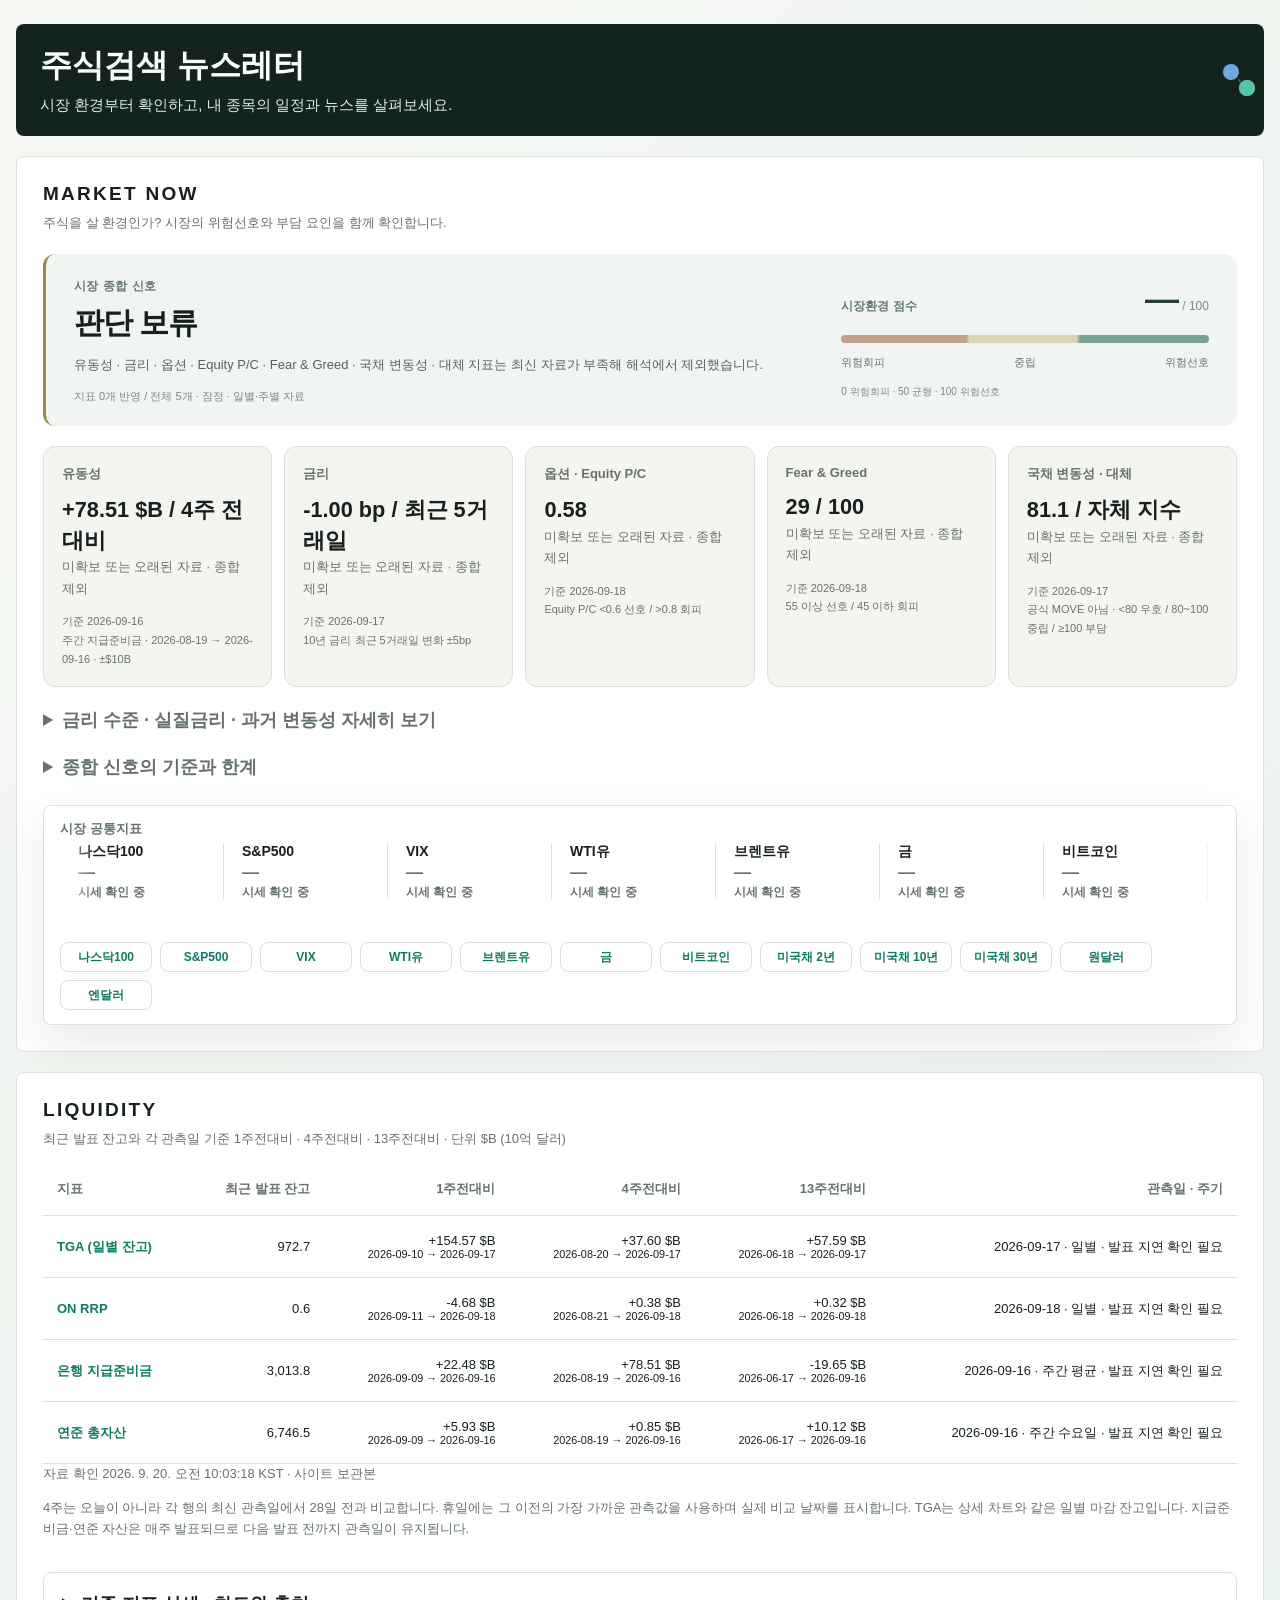
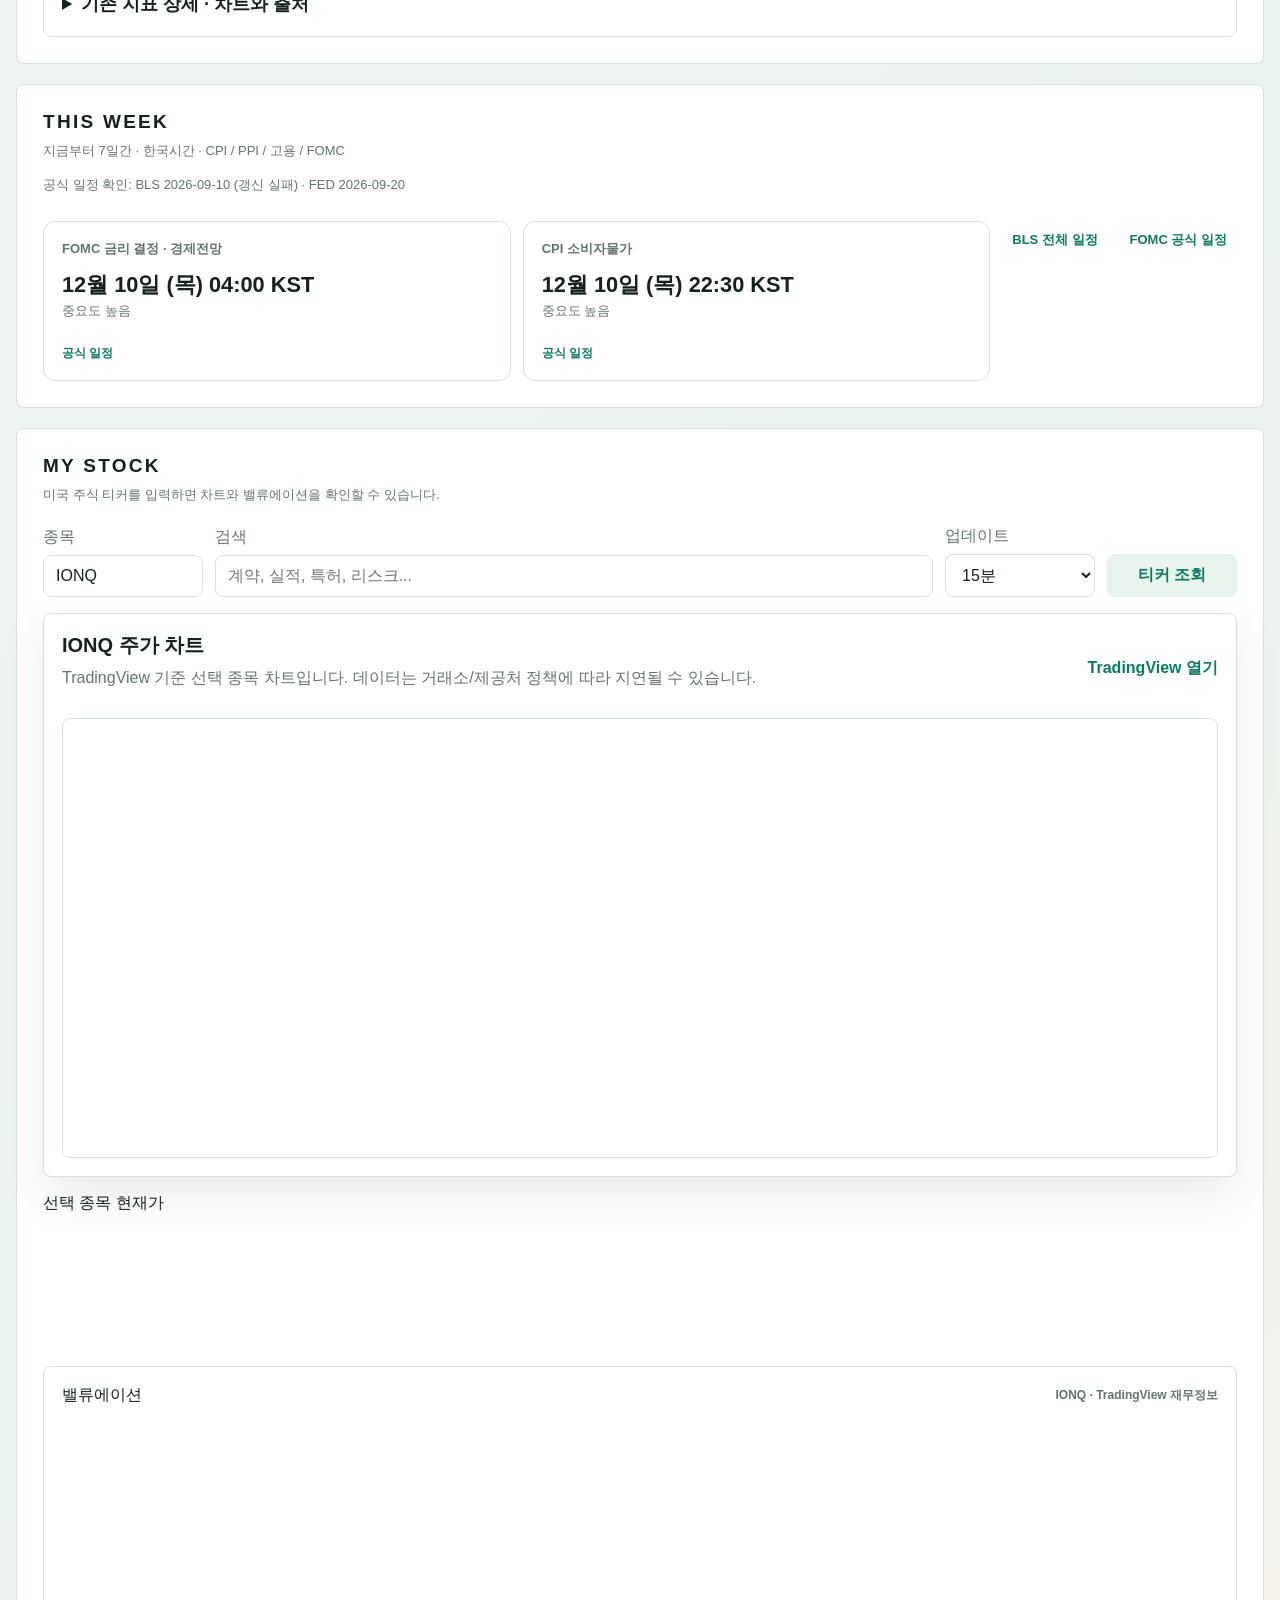
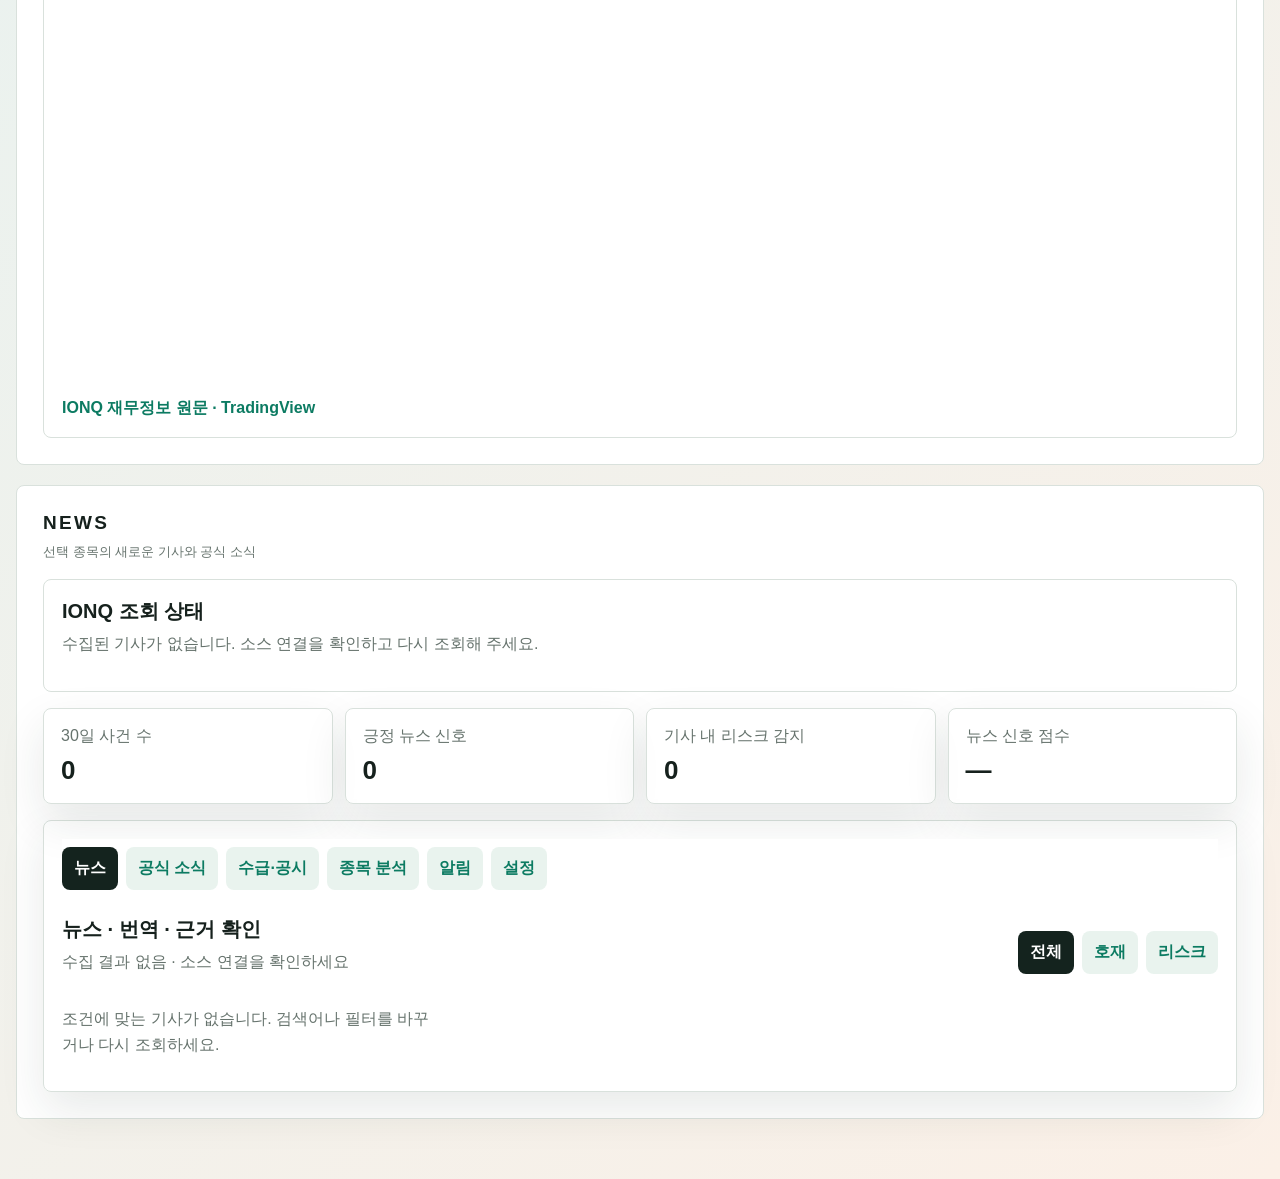
==== index.html @ 64cababb "Add VIX and SKEW to option sentiment" ====
<!doctype html>
<html lang="ko">
<head>
  <meta charset="utf-8">
  <meta name="viewport" content="width=device-width,initial-scale=1">
  <title>주식검색 뉴스레터</title>
  <link rel="stylesheet" href="./styles.css?v=20260913-narrative">
  <link rel="stylesheet" href="./market-live-tape.css?v=20260920-unified">
  <style>
    .tga-indicator{grid-column:1/span 4;grid-row:3}
    .liquidity-pairs{display:grid;grid-template-columns:1fr;gap:16px}
    .liquidity-pair{padding:12px;border:1px solid var(--line);border-radius:8px;background:#fff}
    .liquidity-pair>span{display:block;margin-bottom:8px;color:var(--muted);font-size:12px;font-weight:800}
    .option-sentiment-indicator{grid-column:1/span 4;grid-row:2;min-height:auto}
    .option-sentiment-grid{display:grid;grid-template-columns:repeat(4,minmax(0,1fr));gap:10px;margin-top:12px}
    .option-sentiment-grid>div{padding:12px;border:1px solid var(--line);border-radius:8px;background:#f8fbf9}
    .option-sentiment-grid span,.option-sentiment-grid small{display:block;color:var(--muted);font-size:12px;font-weight:800}
    .option-sentiment-grid strong{display:block;margin:8px 0 5px;font-size:clamp(20px,2vw,30px)}
    .option-sentiment-grid strong.positive{color:var(--green)}.option-sentiment-grid strong.negative{color:#b33a24}.option-sentiment-grid strong.caution{color:#a5641d}
    .option-sentiment-note{margin:12px 0 0!important;font-size:13px!important;line-height:1.5}
    .move-scale{overflow:visible}.move-scale:after{border-radius:14px}.move-scale span{z-index:3}
    @media(max-width:1100px){.tga-indicator{grid-column:span 2}.tga-indicator,.option-sentiment-indicator{grid-row:auto}}
    @media(max-width:800px){.option-sentiment-grid{grid-template-columns:repeat(2,minmax(0,1fr))}}
    @media(max-width:650px){.tga-indicator,.option-sentiment-indicator{grid-column:auto}.liquidity-pairs,.option-sentiment-grid{grid-template-columns:1fr}}
  </style>
</head>
<body>
  <main class="shell">
    <section class="hero">
      <div>
        <h1>주식검색 뉴스레터</h1>
        <p class="lead">관심 종목의 새 소식과 뉴스 신호를 먼저 확인하고, 시장 지표를 함께 살펴보세요.</p>
      </div>
      <div class="orbital" aria-hidden="true"><span></span><span></span><span></span></div>
    </section>

    <section class="market-overview market-strip" aria-label="시장 공통지표">
      <article class="market-card market-tape-card"><span>시장 공통지표</span><div id="marketTapeWidget" class="market-widget tradingview-widget-container"></div><nav id="marketQuickLinks" class="market-widget-links" aria-label="주요 시장지표 바로가기"></nav></article>
    </section>

    <section class="risk-indicators" aria-label="시장 리스크 지표">
      <article class="risk-indicator move-indicator source" id="moveIndicator">
        <div class="risk-head"><span>미국 국채 금리 변동성</span><div><a href="https://www.ice.com/market-data/indices" target="_blank" rel="noreferrer">ICE 원본</a> <a href="https://fred.stlouisfed.org/series/DGS10" target="_blank" rel="noreferrer">FRED 데이터</a></div></div>
        <div class="move-dashboard">
          <div class="move-reading"><span>미 국채 변동성 대체지표</span><strong id="moveValue">불러오는 중</strong><b id="moveState">변동성 분석 중</b><small id="moveAsOf">금리 수준과 별도 측정</small></div>
          <div class="move-thermometer" aria-label="MOVE 시장 스트레스 온도계"><div class="move-scale"><div class="move-level" id="moveLevel"></div><span>안정</span><span>주의</span><span>높음</span><span>스트레스</span></div></div>
          <div class="move-trend"><div class="move-stats"><span id="movePercentile">1년 백분위 계산 중</span><span id="moveAverage">20일 평균 계산 중</span></div><div id="moveChart" class="move-chart" aria-label="MOVE 최근 3개월 추세 그래프"></div></div>
        </div>
        <details class="method-note"><summary>공식 MOVE와 산출 방식의 차이</summary><p>FRED 2·5·10·30년 금리의 일간 변화(bp)에 대해 최근 21개 변화값의 표준편차를 연율화(√252)하고, 네 만기의 평균에 1.1255를 곱해 55~180 범위로 제한합니다. 옵션 가격 기반 공식 ICE MOVE와 다른 자체 계산값입니다. 연결 실패 시 저장된 시계열은 산출 방식 미확인으로 별도 표시합니다. 구간 판정은 참고용입니다.</p></details><small id="moveExplanation" class="move-explanation">금리 수준과 변동성은 별개입니다. 이 지표가 낮아도 국채 금리 자체가 높으면 성장주와 장기채의 할인율 부담은 지속될 수 있습니다.</small>
      </article>
      <article class="risk-indicator fear-greed-indicator source" id="fearGreedIndicator">
        <div class="risk-head"><span>투자심리</span><a href="https://www.cnn.com/markets/fear-and-greed" target="_blank" rel="noreferrer">CNN</a></div>
        <div class="fear-greed-intro"><strong>Fear &amp; Greed Index</strong><span>지금 시장을 움직이는 감정</span></div>
        <div class="fear-greed-gauge-wrap"><div id="fearGreedChart" class="fear-greed-chart" aria-label="CNN Fear and Greed Index 현재 게이지"></div><strong id="fearGreedValue" class="fear-greed-number">--</strong></div>
        <div class="fear-greed-status"><b id="fearGreedRating">CNN 지수</b><span id="fearGreedAsOf">최신 데이터 확인 중</span></div>
        <small id="fearGreedNote">주가 모멘텀, 변동성, 옵션, 안전자산 수요 등을 합친 시장 심리 지표</small>
      </article>
      <article class="risk-indicator option-sentiment-indicator source" id="putCallIndicator">
        <div class="risk-head"><span>옵션 센티먼트</span><a href="https://www.cboe.com/us/options/market_statistics/daily/" target="_blank" rel="noreferrer">Cboe</a></div>
        <div class="option-sentiment-grid">
          <div><span>Equity P/C</span><strong id="equityPcValue">불러오는 중</strong><small id="equityPcReading">개별주식 심리</small></div>
          <div><span>Index P/C</span><strong id="indexPcValue">불러오는 중</strong><small id="indexPcReading">지수 헤지 수요</small></div>
          <div><span>Index P/C vs 20일</span><strong id="indexPcDeviation">-</strong><small id="indexPcAverage">기준선 계산 중</small></div>
          <div><span>VIX</span><strong id="optionVixValue">불러오는 중</strong><small id="optionVixAsOf">FRED 일별 종가</small></div>
          <div><span>SKEW</span><strong id="optionSkewValue">불러오는 중</strong><small id="optionSkewAsOf">Cboe 일별 종가</small></div>
          <div><span>종합 상태</span><strong id="optionSentimentState">분석 중</strong><small id="optionSentimentAsOf">Cboe 공식 데이터</small></div>
        </div>
        <p class="option-sentiment-note" id="optionSentimentNote">Equity와 Index P/C를 교차 분석해 위험선호와 지수 헤지 수요를 구분합니다.</p>
      </article>
      <article class="risk-indicator tga-indicator source" id="tgaIndicator">
        <div class="risk-head"><span>TGA · ON RRP · 은행 지급준비금</span><div><a href="https://fiscaldata.treasury.gov/datasets/daily-treasury-statement/operating-cash-balance" target="_blank" rel="noreferrer">TGA</a> <a href="https://www.newyorkfed.org/markets/desk-operations/reverse-repo" target="_blank" rel="noreferrer">NY Fed</a> <a href="https://fred.stlouisfed.org/series/WRESBAL" target="_blank" rel="noreferrer">FRED</a></div></div>
        <div class="liquidity-scoreboard">
          <div class="liquidity-score"><strong id="liquidityScore">--</strong><span>/ 100</span><b id="liquidityScoreLabel">점수 계산 중</b></div>
          <div class="liquidity-score-details"><div><span>최근 발표 주간 신호</span><strong id="liquidityWeeklySignal">공통 기준일 정렬 중</strong><small id="liquidityWeeklyAsOf">수요일 기준</small></div><div><span>일일 추정 지급준비금</span><strong id="liquidityReserveNowcast">계산 중</strong><small id="liquidityNowcastAsOf">TGA·ON RRP 반영</small></div><div><span>자료 갱신 상태</span><strong id="liquidityConfidence">--%</strong><small id="liquidityLag">발표 시차 계산 중</small></div></div>
        </div>
        <div class="liquidity-pairs">
          <div class="liquidity-pair"><span>미 재무부 일반계정(TGA)</span><div class="tga-summary"><div><strong id="tgaBalance">불러오는 중</strong><span id="tgaAsOf">일별 종가 · 단위 $B</span></div><p id="tgaChange">4주전대비 · 유동성 방향 계산 중</p></div><div id="tgaChart" class="tga-chart" aria-label="최근 TGA 잔고 그래프"></div></div>
          <div class="liquidity-pair"><span>익일물 역레포(ON RRP)</span><div class="tga-summary"><div><strong id="rrpBalance">불러오는 중</strong><span id="rrpAsOf">일별 결과 · 단위 $B</span></div><p id="rrpChange">4주전대비 · 유동성 방향 계산 중</p></div><div id="rrpChart" class="tga-chart" aria-label="최근 ON RRP 잔고 그래프"></div></div>
          <div class="liquidity-pair"><span>미국 은행 지급준비금</span><div class="tga-summary"><div><strong id="reserveBalance">불러오는 중</strong><span id="reserveAsOf">주간 · 단위 $B</span></div><p id="reserveChange">4주 전 대비 증감 계산 중</p></div><div id="reserveChart" class="tga-chart" aria-label="최근 미국 은행 지급준비금 그래프"></div></div>
        </div>
        <small id="tgaInterpretation">최신성 점수는 95점에서 기준일 2일 초과분에 하루 5점씩 차감하며 최저 45점입니다. 정확도 확률이 아닙니다. 유동성 점수는 같은 수요일 기준의 순유동성 변화와 지급준비금을 사용합니다. 일일 TGA·ON RRP는 별도의 추정치로 표시해 시점 혼합을 줄입니다.</small>
      </article>
    </section>

    <section class="control-bar">
      <label><span>종목</span><input id="tickerSelect" type="search" value="IONQ" placeholder="예: NVDA" maxlength="15" autocomplete="off" autocapitalize="characters" enterkeyhint="search" spellcheck="false" aria-label="조회할 미국 주식 티커"></label>
      <label><span>검색</span><input id="searchInput" type="search" placeholder="계약, 실적, 특허, 리스크..."></label>
      <label><span>업데이트</span><select id="refreshMinutes"><option value="5">5분</option><option value="15" selected>15분</option><option value="30">30분</option><option value="60">1시간</option></select></label>
      <button id="refreshNow" type="button">티커 조회</button>
    </section>

    <section class="metrics">
      <article><span>30일 사건 수</span><strong id="metricNews">0</strong></article>
      <article><span>긍정 뉴스 신호</span><strong id="metricPositive">0</strong></article>
      <article><span>기사 내 리스크 감지</span><strong id="metricRisk">0</strong></article>
      <article><span>뉴스 신호 점수</span><strong id="metricHeat">0</strong></article>
      <article class="quote-card"><div class="metric-head"><span>선택 종목 현재가</span></div><div id="quoteWidget" class="tradingview-widget-container"></div></article>
      <article class="valuation-card"><div class="metric-head valuation-head"><span>밸류에이션</span><small id="valuationAsOf">참고 데이터</small></div><div id="valuationGrid" class="valuation-grid"></div></article>
    </section>

    <section class="stock-chart-card" aria-label="선택 종목 주가 차트">
      <div class="section-head">
        <div>
          <h2>IONQ 주가 차트</h2>
          <p>TradingView 기준 선택 종목 차트입니다. 데이터는 거래소/제공처 정책에 따라 지연될 수 있습니다.</p>
        </div>
        <a href="https://www.tradingview.com/symbols/NYSE-IONQ/" target="_blank" rel="noreferrer">TradingView 열기</a>
      </div>
      <div class="tradingview-chart-card"><div id="chartWidget" class="tradingview-widget-container"></div></div>
    </section>

    <section class="market-calendar" aria-label="주간 체크리스트 · 일정 원문">
      <div class="section-head">
        <div><h2>주간 체크리스트 · 일정 원문</h2><p>아래 항목은 반복 점검 목록입니다. 확정된 발표 일정이 아니며, 날짜·한국시간·휴장 여부는 공식 일정에서 확인하세요.</p></div>
        <a href="https://www.nasdaq.com/market-activity/earnings" target="_blank" rel="noreferrer">실적 캘린더 열기</a>
      </div>
      <div class="calendar-links"><a href="https://www.bls.gov/schedule/" target="_blank" rel="noreferrer">미국 고용·물가 일정</a> <a href="https://www.federalreserve.gov/monetarypolicy/fomccalendars.htm" target="_blank" rel="noreferrer">FOMC 일정</a> <a href="https://www.nyse.com/markets/hours-calendars" target="_blank" rel="noreferrer">미국장 휴장·거래시간</a></div><div class="calendar-grid">
        <article class="calendar-day today"><time datetime="2026-06-30"><span>6월 30일</span><strong>화</strong></time><div><b>장중 변동성 점검</b><p>분기 말 리밸런싱, 금리, VIX 흐름 확인</p></div></article>
        <article class="calendar-day"><time datetime="2026-07-01"><span>7월 1일</span><strong>수</strong></time><div><b>제조업 지표</b><p>ISM 제조업, 신규주문, 고용 세부항목</p></div></article>
        <article class="calendar-day"><time datetime="2026-07-02"><span>7월 2일</span><strong>목</strong></time><div><b>고용 선행 지표</b><p>ADP 고용, 주간 실업수당 청구건수</p></div></article>
        <article class="calendar-day"><time datetime="2026-07-03"><span>7월 3일</span><strong>금</strong></time><div><b>거래시간 확인</b><p>독립기념일 전후 휴장 또는 단축 거래 여부 점검</p></div></article>
      </div>
    </section>

    <section class="workspace">
      <nav class="tabs">
        <button class="active" data-view="news" type="button">뉴스</button><button data-view="official" type="button">공식 소식</button><button data-view="flow" type="button">수급·공시</button><button data-view="analysis" type="button">종목 분석</button><button data-view="alerts" type="button">알림</button><button data-view="settings" type="button">설정</button>
      </nav>
      <section id="news" class="view active">
        <div class="section-head"><div><h2>뉴스 · 번역 · 근거 확인</h2><p id="refreshState">초기화 중</p></div><div class="filters"><button class="active" data-filter="all" type="button">전체</button><button data-filter="bullish" type="button">호재</button><button data-filter="risk" type="button">리스크</button></div></div>
        <div id="newsList" class="news-list"></div>
      </section>
      <section id="official" class="view">
        <div class="section-head"><div><h2>공식 소식 · X 메시지</h2><p id="officialSubtitle">선택 종목의 공식 홈페이지, IR 공지, 공식 X, 주요 메시지를 한 화면에서 확인합니다.</p></div><div id="officialActions" class="official-actions"></div></div>
        <div class="official-grid"><div class="official-main"><article class="official-note"><strong id="officialUpdated">업데이트 기준: 2026년 6월 29일</strong><span>X 글은 열람 시점에 위젯으로 불러옵니다. 위젯이 비어 보이면 브라우저 추적 방지 또는 X 로그인 상태를 확인하세요.</span></article><div id="officialCardList" class="official-card-list"></div></div><aside class="x-stream"><header><strong id="officialTimelineTitle">공식 X 타임라인</strong><a id="officialTimelineOpen" href="#" target="_blank" rel="noreferrer">열기</a></header><div id="officialShortcuts" class="x-shortcuts"></div><div id="officialTimelineBox" class="timeline-box"></div><p>위젯 표시가 차단되면 위 버튼으로 X 원문을 확인하세요.</p></aside></div>
      </section>
      <section id="flow" class="view">
        <div class="section-head"><div><h2 id="flowTitle">IONQ 수급·공시 점검</h2><p>무료 원문을 우선 연결합니다. 기관 13F와 애널리스트 컨센서스는 무료 제공 범위가 제한될 수 있습니다.</p></div><span class="source-badge">FREE SOURCES</span></div>
        <article id="dilutionSummary" class="flow-summary"></article>
        <div id="flowCardList" class="flow-card-list"></div>
      </section>
      <section id="analysis" class="view"><div class="section-head"><div><h2 id="analysisTitle">IONQ 뉴스 신호 점수</h2><p id="analysisSummary">뉴스 흐름을 계약, 기술, 재무, 리스크로 나눠 분석합니다.</p></div><div class="score" id="scoreRing">—</div></div><div id="factorList" class="factor-list"></div></section>
      <section id="alerts" class="view"><div class="section-head"><div><h2>이메일 · 메신저 알림</h2><p>중요 뉴스가 임계값을 넘으면 이메일 초안 또는 메신저 웹훅 payload를 만듭니다.</p></div></div><div class="form-grid"><label><span>받는 이메일</span><input id="emailTarget" type="email" placeholder="you@example.com"></label><label><span>메신저 웹훅</span><input id="webhookTarget" type="url" placeholder="Slack/Discord/Teams webhook"></label><label><span>알림 임계값</span><input id="alertThreshold" type="range" min="40" max="95" value="70"></label></div><div class="actions"><button id="makeEmail" type="button">이메일 초안</button><button id="copyWebhook" type="button">웹훅 복사</button></div><pre id="alertPreview"></pre></section>
      <section id="settings" class="view"><div class="section-head"><div><h2>수집 소스와 AI 설정</h2><p>RSS 제목을 번역하고 키워드로 분류합니다. AI 본문 요약은 연결되어 있지 않습니다.</p></div></div><div class="form-grid"><label class="wide"><span>RSS 소스</span><textarea id="rssSources" rows="7"></textarea></label><label><span>AI API 엔드포인트 (현재 미연결)</span><input disabled id="aiEndpoint" type="url" placeholder="https://api.example.com/summarize"></label><label><span>금융 데이터 API 키</span><input id="valuationApiKey" type="password" placeholder="Financial Modeling Prep API key"></label><label><span>Alpha Vantage API 키</span><input id="alphaVantageApiKey" type="password" placeholder="Alpha Vantage API key"></label><label><span>Finnhub API 키</span><input id="finnhubApiKey" type="password" placeholder="Finnhub API key"></label><label><span>다음 업데이트</span><input id="nextRefresh" readonly value="15:00"></label></div></section>
    </section>
  </main>
  <template id="newsTemplate"><article class="news-card"><div class="meta"><strong class="ticker"></strong><span class="source"></span><span class="time"></span></div><h3></h3><p class="translated"></p><p class="summary"></p><div class="footer"><div class="tags"></div><a target="_blank" rel="noreferrer">원문</a></div></article></template>
  <script async src="https://platform.twitter.com/widgets.js" charset="utf-8"></script>
  <script src="./dashboard.js?v=20260913-detail"></script>
  <script src="./liquidity-data.js?v=20260919-direction"></script>
  <script src="./app.js?v=20260920-financials-v10"></script>
  <script src="./key-controls.js?v=20260908-copy"></script>
  <script src="./macro.js?v=20260913-detail"></script>
<script src="./legacy-indicators.js?v=20260913-detail"></script>
<script src="./market-board.js?v=20260919-labels"></script>
  <script src="./market-live-tape.js?v=20260920-cnbc-direct"></script>
  <script src="./option-sentiment.js?v=20260920-vix-skew"></script>
</body>
</html>
---- styles.css ----
:root{--ink:#16211d;--muted:#66736d;--line:#d9e1dc;--green:#0c7b62;--amber:#b98513;--shadow:0 18px 45px rgba(31,45,39,.1)}*{box-sizing:border-box}body{margin:0;color:var(--ink);background:linear-gradient(135deg,#f5f7f2 0%,#eaf2ef 54%,#fbf0e7 100%);font-family:Inter,Pretendard,"Segoe UI",Arial,sans-serif}button,input,select,textarea{font:inherit}.shell{width:min(1400px,calc(100% - 32px));margin:0 auto;padding:24px 0 40px}.hero{min-height:190px;display:grid;grid-template-columns:minmax(0,1fr) 240px;align-items:center;gap:20px;padding:24px 28px;color:#f7fffb;background:#14231e;border-radius:8px;overflow:hidden}.eyebrow{margin:0 0 7px;color:#96c9bb;font-size:12px;font-weight:800;letter-spacing:0;text-transform:uppercase}h1,h2,h3,p{margin-top:0}h1{margin-bottom:8px;font-size:clamp(30px,4vw,48px)}h2{margin-bottom:6px}.lead{max-width:760px;color:#dcebe6;font-size:17px;line-height:1.45}.orbital{position:relative;aspect-ratio:1;border:1px solid rgba(255,255,255,.2);border-radius:50%;background:radial-gradient(circle,rgba(13,124,98,.65),transparent 62%)}.orbital:before,.orbital:after{content:"";position:absolute;inset:18%;border:1px solid rgba(255,255,255,.28);border-radius:50%;transform:rotate(28deg) scaleY(.45)}.orbital:after{transform:rotate(-36deg) scaleY(.45)}.orbital span{position:absolute;width:16px;height:16px;border-radius:50%;background:var(--amber)}.orbital span:nth-child(1){top:18%;left:48%}.orbital span:nth-child(2){top:58%;left:16%;background:#54c5aa}.orbital span:nth-child(3){right:18%;bottom:24%;background:#6fa8dc}.control-bar,.metrics,.workspace{margin-top:16px}.control-bar{display:grid;grid-template-columns:160px minmax(240px,1fr) 150px 130px;gap:12px;align-items:end}label{display:grid;gap:7px}label span,.metrics span,.section-head p,.meta{color:var(--muted)}input,select,textarea{width:100%;border:1px solid var(--line);border-radius:8px;background:#fff;color:var(--ink);padding:11px 12px}button{min-height:43px;border:0;border-radius:8px;cursor:pointer;font-weight:800}.control-bar button,.actions button:first-child{background:var(--green);color:#fff}.metrics{display:grid;grid-template-columns:repeat(4,1fr);gap:12px}.metrics article,.workspace,.news-card,.factor,pre{background:rgba(255,255,255,.88);border:1px solid var(--line);border-radius:8px;box-shadow:var(--shadow)}.metrics article{padding:17px}.metrics strong{display:block;margin-top:8px;font-size:34px}.workspace{padding:18px}.tabs{display:flex;gap:8px;margin-bottom:18px;overflow-x:auto}.tabs button,.filters button,.actions button{background:#e9eee9;color:var(--ink);padding:0 15px;white-space:nowrap}.tabs button.active,.filters button.active{background:#14231e;color:#fff}.view{display:none}.view.active{display:block}.section-head{display:flex;justify-content:space-between;gap:16px;align-items:center;margin-bottom:16px}.filters,.actions{display:flex;gap:8px}.news-list{display:grid;grid-template-columns:repeat(auto-fill,minmax(320px,1fr));gap:14px}.news-card{min-height:285px;padding:18px;display:flex;flex-direction:column;gap:10px}.meta,.footer{display:flex;align-items:center;gap:8px;flex-wrap:wrap}.ticker,.tag{border-radius:999px;padding:5px 8px;background:#d8f2ea;color:#075c4b;font-size:12px}.translated{color:#293833}.summary{border-left:3px solid var(--green);padding-left:10px;color:#33413b}.footer{justify-content:space-between;margin-top:auto}.tags{display:flex;flex-wrap:wrap;gap:6px}.tag.risk{background:#ffe0d4;color:#872b15}.tag.tech{background:#dcebf7;color:#22577d}.tag.finance{background:#fff0c6;color:#73510c}a{color:var(--green);font-weight:800;text-decoration:none}.score{width:118px;height:118px;border-radius:50%;display:grid;place-items:center;background:conic-gradient(var(--green) 72%,#e3e9e5 0);box-shadow:inset 0 0 0 15px #14231e;color:#fff;font-size:30px;font-weight:900;flex:0 0 auto}.factor-list{display:grid;gap:12px}.factor{padding:16px}.factor header{display:flex;justify-content:space-between;gap:12px;margin-bottom:10px}.bar{height:10px;background:#e1e7e3;border-radius:999px;overflow:hidden}.bar span{display:block;height:100%;width:var(--value);background:linear-gradient(90deg,var(--green),var(--amber))}.form-grid{display:grid;grid-template-columns:repeat(2,minmax(260px,1fr));gap:14px}.wide{grid-row:span 2}pre{min-height:160px;padding:16px;white-space:pre-wrap;overflow:auto}.official-actions{display:flex;gap:8px;flex-wrap:wrap}.official-actions a,.x-shortcuts a{display:inline-flex;align-items:center;justify-content:center;min-height:36px;border:1px solid var(--line);border-radius:8px;background:#fff;color:var(--green);font-size:13px;font-weight:900;text-decoration:none;padding:0 12px}.official-grid{display:grid;grid-template-columns:minmax(0,1fr) 390px;gap:16px;align-items:start}.official-note{display:grid;gap:5px;margin-bottom:12px;padding:14px 16px;border:1px solid #b9ddd4;border-radius:8px;background:#e8f6f1;color:#17483d}.official-note span{color:#375149;font-size:14px;line-height:1.55}.official-card-list{display:grid;grid-template-columns:repeat(2,minmax(0,1fr));gap:12px}.official-card{min-height:188px;border:1px solid var(--line);border-radius:8px;background:#fff;box-shadow:var(--shadow);overflow:hidden}.official-card a{display:flex;flex-direction:column;height:100%;padding:16px;text-decoration:none}.official-card h3{margin:12px 0 8px;font-size:19px;line-height:1.35}.official-card p{margin:0;color:var(--muted);font-size:14px;line-height:1.55}.official-pill{align-self:flex-start;border-radius:999px;background:#d8f2ea;color:#075c4b;font-size:12px;font-weight:900;padding:5px 9px}.official-pill.red{background:#ffe0d4;color:#872b15}.official-pill.blue{background:#dcebf7;color:#22577d}.official-pill.amber{background:#fff0c6;color:#73510c}.x-stream{position:sticky;top:16px;border:1px solid var(--line);border-radius:8px;background:#fff;box-shadow:var(--shadow);overflow:hidden}.x-stream header{display:flex;align-items:center;justify-content:space-between;gap:10px;padding:14px 16px;border-bottom:1px solid var(--line)}.x-stream header a{font-size:13px}.x-shortcuts{display:grid;grid-template-columns:1fr 1fr;gap:8px;padding:10px;background:#f6faf8}.timeline-box{min-height:620px;padding:0 8px}.x-stream p{margin:0;padding:12px 14px;border-top:1px solid var(--line);color:var(--muted);font-size:13px;line-height:1.5}@media(max-width:900px){.official-grid,.official-card-list{grid-template-columns:1fr}.x-stream{position:static}.hero,.control-bar,.metrics,.form-grid{grid-template-columns:1fr}.orbital{display:none}.section-head{align-items:stretch;flex-direction:column}}@media(max-width:560px){.shell{width:min(100% - 20px,1400px);padding-top:10px}.hero,.workspace{padding:16px}.metrics{grid-template-columns:repeat(2,1fr)}.news-list{grid-template-columns:1fr}}
.translated:empty{display:none}.news-card h3+.translated:empty+.summary{margin-top:8px}
.move-scale{overflow:visible}.move-scale:after{border-radius:14px}.move-scale span{z-index:3}

.quote-card{position:relative;display:grid;grid-template-rows:auto 1fr;gap:14px}.quote-card strong{font-size:clamp(22px,3vw,34px)}.quote-card small{color:var(--muted);font-size:12px}.quote-card button{min-height:30px;width:max-content;padding:0 10px;border:1px solid var(--line);background:#fff;color:var(--green);font-size:12px}.quote-up{color:#0c7b62}.quote-down{color:#b33a24}.quote-flat{color:var(--ink)}@media(max-width:1100px){.metrics{grid-template-columns:repeat(3,1fr)}}@media(max-width:700px){.metrics{grid-template-columns:repeat(2,1fr)}}

.tradingview-widget-container{width:100%;min-height:120px;margin-top:6px;overflow:hidden}.quote-card{grid-column:span 2}.quote-card button{margin-top:2px}@media(max-width:900px){.quote-card{grid-column:auto}}

.stock-chart-card{margin-top:16px;padding:18px;border:1px solid var(--line);border-radius:8px;background:#fff;box-shadow:var(--shadow)}.stock-chart-card .section-head{margin-bottom:12px}.stock-chart-card .section-head a{white-space:nowrap}.tradingview-chart-card{height:440px;min-height:360px;border:1px solid var(--line);border-radius:8px;overflow:hidden;background:#fff}.tradingview-chart-card .tradingview-widget-container,.tradingview-chart-card .tradingview-widget-container__widget{height:100%;width:100%}@media(max-width:700px){.tradingview-chart-card{height:360px}}

.quote-card button{display:none}

#quoteWidget{width:100%;min-height:120px}#chartWidget{width:100%;height:100%}.stock-quote{min-height:120px;display:flex;flex-direction:column;justify-content:center;gap:9px}.stock-quote strong{margin:0;font-size:clamp(28px,3vw,42px);line-height:1;color:var(--ink)}.stock-quote span{font-size:15px;font-weight:900}.stock-quote small{color:var(--muted);line-height:1.45}.stock-data-note{display:block;margin-top:8px;color:var(--amber);font-size:12px;font-weight:800;line-height:1.4}.stock-quote .up,.stock-change.up{color:#0c7b62}.stock-quote .down,.stock-change.down{color:#b33a24}.stock-quote .flat,.stock-change.flat{color:var(--muted)}.stock-quote.loading strong,.stock-quote.error strong{color:var(--muted)}.stock-chart-message{height:100%;display:grid;place-items:center;padding:20px;color:var(--muted);font-weight:800;text-align:center}.stock-chart-summary{position:absolute;z-index:2;display:flex;align-items:center;gap:10px;flex-wrap:wrap;margin:14px 0 0 16px;padding:8px 10px;border:1px solid var(--line);border-radius:8px;background:rgba(255,255,255,.86);backdrop-filter:blur(8px)}.stock-chart-summary strong{font-size:16px}.stock-chart-summary span{font-size:13px;font-weight:900}.stock-chart-summary .up{color:#0c7b62}.stock-chart-summary .down{color:#b33a24}.stock-chart-svg{display:block;width:100%;height:100%;color:var(--green)}.stock-chart-bg{fill:#fff}.stock-grid-line{stroke:#dfe7e3;stroke-width:1}.stock-axis-label{fill:var(--muted);font-size:12px;font-weight:800}.stock-area.up{fill:#0c7b62;fill-opacity:.12;stroke:none}.stock-area.down{fill:#b33a24;fill-opacity:.12;stroke:none}.stock-line.up,.stock-end-dot.up{stroke:#0c7b62}.stock-line.down,.stock-end-dot.down{stroke:#b33a24}.stock-line{fill:none;stroke-width:3;stroke-linecap:round;stroke-linejoin:round}.stock-end-dot{fill:#fff;stroke-width:3}@media(max-width:560px){.stock-chart-summary{position:static;margin:10px}.stock-chart-svg{height:calc(100% - 64px)}}

.news-card .translated{margin-top:8px;color:#31524a;font-weight:650;line-height:1.45}.news-card .translated:empty{display:none}




.quote-card .tradingview-widget-container{min-height:150px;margin-top:0}

.market-overview{margin-top:16px;display:grid;grid-template-columns:repeat(4,minmax(0,1fr));gap:12px}.market-card{min-height:184px;padding:14px 16px;border:1px solid var(--line);border-radius:8px;background:rgba(255,255,255,.9);box-shadow:var(--shadow);overflow:hidden}.market-card span{display:block;color:var(--muted);font-size:13px;font-weight:800}.market-widget{position:relative;min-height:150px;margin-top:10px}.market-widget .tradingview-widget-container__widget{min-height:150px}.market-widget-link{position:absolute;inset:auto 0 0 0;display:flex;align-items:center;justify-content:center;min-height:32px;border:1px solid var(--line);border-radius:8px;background:#fff;color:var(--green);font-size:12px;font-weight:900}.market-quote{height:132px;display:flex;flex-direction:column;justify-content:center;gap:9px}.market-quote.custom{position:relative}.market-symbol{align-self:flex-start;display:inline-flex;align-items:center;min-height:26px;padding:0 9px;border:1px solid #b9ddd4;border-radius:999px;background:#e8f6f1;color:#075c4b;font-size:12px;font-weight:900;letter-spacing:0}.market-quote strong{display:block;margin:0;font-size:clamp(26px,2.5vw,38px);line-height:1.05;color:var(--ink);overflow-wrap:anywhere}.market-change{font-size:14px;font-weight:900}.market-change.up{color:#0c7b62}.market-change.down{color:#b33a24}.market-change.flat{color:var(--muted)}.market-quote small,.market-quote span{color:var(--muted)}.market-quote a{position:absolute;right:0;bottom:0;font-size:12px;font-weight:900}.market-quote.loading strong,.market-quote.error strong{color:var(--muted)}@media(max-width:1100px){.market-overview{grid-template-columns:repeat(2,minmax(0,1fr))}}@media(max-width:560px){.market-overview{grid-template-columns:1fr}}

.market-calendar{margin-top:16px;padding:18px;border:1px solid var(--line);border-radius:8px;background:rgba(255,255,255,.92);box-shadow:var(--shadow)}.market-calendar .section-head{margin-bottom:14px}.market-calendar .section-head a{white-space:nowrap}.calendar-grid{display:grid;grid-template-columns:repeat(4,minmax(0,1fr));gap:12px}.calendar-day{min-height:132px;display:grid;grid-template-rows:auto 1fr;gap:12px;padding:14px;border:1px solid var(--line);border-radius:8px;background:#fff}.calendar-day time{display:flex;align-items:center;justify-content:space-between;gap:10px;color:var(--muted);font-size:13px;font-weight:900}.calendar-day time strong{display:grid;place-items:center;width:34px;height:34px;border-radius:50%;background:#e9eee9;color:var(--ink);font-size:14px}.calendar-day.today{border-color:#8fcdbd;background:#f2fbf8}.calendar-day.today time strong{background:var(--green);color:#fff}.calendar-day b{display:block;margin-bottom:7px;font-size:16px;line-height:1.35}.calendar-day p{margin:0;color:var(--muted);font-size:14px;line-height:1.5}@media(max-width:1100px){.calendar-grid{grid-template-columns:repeat(2,minmax(0,1fr))}}@media(max-width:560px){.calendar-grid{grid-template-columns:1fr}.market-calendar{padding:16px}}


.valuation-card{grid-column:span 2;display:grid;grid-template-rows:auto 1fr;gap:14px}.metric-head{min-height:20px;display:flex;align-items:center;justify-content:space-between;gap:10px}.valuation-head{display:flex;align-items:center;justify-content:space-between;gap:10px}.valuation-head small{color:var(--muted);font-size:12px;font-weight:800}.valuation-grid{display:grid;grid-template-columns:repeat(4,minmax(0,1fr));gap:10px;align-self:stretch}.valuation-item{min-height:96px;padding:12px;border:1px solid var(--line);border-radius:8px;background:#fff}.valuation-item span{display:block;color:var(--muted);font-size:12px;font-weight:900}.valuation-item strong{display:block;margin-top:14px;font-size:clamp(15px,1.35vw,22px);line-height:1.25;color:var(--ink);white-space:normal;overflow-wrap:anywhere}@media(max-width:900px){.valuation-card{grid-column:auto}.valuation-grid{grid-template-columns:repeat(2,minmax(0,1fr))}}

@media(max-width:1200px){.valuation-grid{grid-template-columns:repeat(2,minmax(0,1fr))}}

.market-strip{grid-template-columns:1fr}.market-tape-card{min-height:136px}.market-tape-card .market-widget{min-height:86px;overflow:visible}.market-tape-card .tradingview-widget-container__widget{min-height:56px;overflow:visible}.market-widget-links{display:flex;flex-wrap:wrap;gap:8px;margin-top:12px}.market-widget-links a{display:inline-flex;align-items:center;justify-content:center;min-width:92px;min-height:30px;padding:0 12px;border:1px solid var(--line);border-radius:8px;background:#fff;color:var(--green);font-size:12px;font-weight:900;white-space:nowrap}.risk-indicators{margin-top:12px;display:grid;grid-template-columns:repeat(4,minmax(0,1fr));gap:12px}.risk-indicator{min-height:170px;padding:16px;border:1px solid var(--line);border-radius:8px;background:rgba(255,255,255,.92);box-shadow:var(--shadow);display:grid;grid-template-rows:auto minmax(68px,1fr) auto auto;gap:8px}.risk-head{display:flex;align-items:center;justify-content:space-between;gap:10px}.risk-head span{color:var(--muted);font-size:13px;font-weight:800}.risk-head a{display:inline-flex;align-items:center;min-height:28px;padding:0 10px;border:1px solid var(--line);border-radius:8px;background:#fff;font-size:12px}.risk-source-button{align-self:center;display:inline-flex;align-items:center;justify-content:center;min-height:48px;width:max-content;max-width:100%;padding:0 16px;border-radius:8px;background:var(--green);color:#fff;font-size:15px;font-weight:900}.risk-indicator p{margin:0;color:var(--ink);font-weight:900}.risk-indicator small{color:var(--muted);font-size:12px;font-weight:800;line-height:1.35}.risk-indicator.source{background:#f8fbf9}.mmf-flow-value{align-self:center;display:flex;flex-direction:column;gap:7px}.mmf-flow-value strong{color:#b33a24;font-size:clamp(28px,2.5vw,38px);line-height:1}.mmf-flow-value strong.inflow{color:var(--green)}.mmf-flow-value span{color:var(--muted);font-size:12px;font-weight:800}@media(max-width:1100px){.risk-indicators{grid-template-columns:repeat(2,minmax(0,1fr))}}@media(max-width:650px){.risk-indicators{grid-template-columns:1fr}.risk-indicator{min-height:150px}}
.fear-greed-indicator{grid-column:2/span 3;min-height:260px;grid-template-rows:auto auto minmax(150px,1fr) auto auto}.fear-greed-summary{display:flex;align-items:center;gap:14px}.fear-greed-summary>strong{font-size:clamp(34px,4vw,54px);line-height:1}.fear-greed-summary>div{display:grid;gap:4px}.fear-greed-summary b{font-size:16px}.fear-greed-summary b.extreme-fear{color:#b33a24}.fear-greed-summary b.fear{color:#c26a28}.fear-greed-summary b.neutral{color:#716b35}.fear-greed-summary b.greed{color:#168267}.fear-greed-summary b.extreme-greed{color:#075c4b}.fear-greed-summary span{color:var(--muted);font-size:12px;font-weight:800}.fear-greed-chart{min-height:150px;border:1px solid var(--line);border-radius:8px;background:#fff;overflow:hidden}.fear-greed-chart svg{display:block;width:100%;height:190px}.fg-band{opacity:.08}.fg-band.extreme-fear{fill:#c43d2d}.fg-band.fear{fill:#e58a31}.fg-band.neutral{fill:#c8ae35}.fg-band.greed{fill:#58a873}.fg-band.extreme-greed{fill:#08765f}.fg-grid{stroke:#dde5e1;stroke-width:1}.fg-axis{fill:var(--muted);font-size:10px;font-weight:800}.fg-area{fill:#0c7b62;fill-opacity:.12}.fg-line{fill:none;stroke:#0c7b62;stroke-width:3;stroke-linecap:round;stroke-linejoin:round}.fg-dot{fill:#fff;stroke:#0c7b62;stroke-width:3}.fear-greed-scale{display:flex;justify-content:space-between;gap:8px;color:var(--muted);font-size:10px;font-weight:800}.fear-greed-error{min-height:150px;display:grid;place-items:center;color:var(--muted);font-size:12px;font-weight:800}@media(max-width:1100px){.fear-greed-indicator{grid-column:auto}}@media(max-width:650px){.fear-greed-indicator{min-height:250px}.fear-greed-chart svg{height:175px}}
.fear-greed-indicator{min-height:390px}.fear-greed-intro{display:grid;gap:3px}.fear-greed-intro strong{font-size:18px}.fear-greed-intro span,.fear-greed-status span{color:var(--muted);font-size:12px;font-weight:800}.fear-greed-gauge-wrap{position:relative;min-height:250px}.fear-greed-chart{min-height:250px;border:0;background:transparent}.fear-greed-chart svg{height:auto;max-height:285px}.fear-greed-number{position:absolute;left:50%;bottom:8px;transform:translateX(-50%);z-index:2;font-size:clamp(34px,5vw,56px);line-height:1}.fear-greed-status{display:flex;align-items:center;justify-content:center;gap:10px;margin-top:-5px}.fear-greed-status b{font-size:17px}.fear-greed-status b.extreme-fear{color:#b33a24}.fear-greed-status b.fear{color:#c26a28}.fear-greed-status b.neutral{color:#716b35}.fear-greed-status b.greed{color:#168267}.fear-greed-status b.extreme-greed{color:#075c4b}.fg-sector{stroke:#fff;stroke-width:5}.fg-sector.extreme-fear{fill:#f3b7ab}.fg-sector.fear{fill:#f4c9a7}.fg-sector.neutral{fill:#ece8c7}.fg-sector.greed{fill:#bfe1cf}.fg-sector.extreme-greed{fill:#8bc8b7}.fg-sector-label{fill:#36423e;font-size:15px;font-weight:950;letter-spacing:.6px}.fg-tick{fill:#75807c;font-size:14px;font-weight:800}.fg-needle{fill:#18201d}.fg-hub{fill:#fff;stroke:#eef2f0;stroke-width:3}.fear-greed-error{min-height:250px}@media(max-width:650px){.fear-greed-indicator{min-height:360px}.fear-greed-gauge-wrap,.fear-greed-chart{min-height:220px}.fear-greed-number{bottom:15px}.fg-sector-label{font-size:13px}}
.move-indicator{min-height:390px;grid-template-rows:auto 1fr auto}.move-dashboard{display:grid;grid-template-columns:minmax(110px,.7fr) 58px minmax(220px,1.8fr);gap:14px;align-items:stretch}.move-reading{display:flex;flex-direction:column;justify-content:center;gap:8px}.move-reading>span{color:var(--muted);font-size:12px;font-weight:900}.move-reading strong{font-size:clamp(34px,4vw,52px);line-height:1}.move-reading b{font-size:15px}.move-reading b.stable{color:#0c7b62}.move-reading b.caution{color:#a56a1d}.move-reading b.high,.move-reading b.stress{color:#b33a24}.move-reading small{font-size:11px}.move-thermometer{position:relative;display:flex;justify-content:center;min-height:245px}.move-scale{position:relative;width:24px;height:220px;margin-top:5px;border:1px solid #d9e1dd;border-radius:14px;background:linear-gradient(to top,#80c8b5 0 28%,#e4cf79 28% 52%,#eea36e 52% 74%,#df6c5d 74% 100%);overflow:hidden}.move-scale:after{content:"";position:absolute;inset:0;background:rgba(255,255,255,.45)}.move-scale span{position:absolute;left:31px;width:58px;color:var(--muted);font-size:9px;font-weight:900}.move-scale span:nth-of-type(1){bottom:2px}.move-scale span:nth-of-type(2){bottom:30%}.move-scale span:nth-of-type(3){bottom:56%}.move-scale span:nth-of-type(4){top:2px}.move-level{--move-level:10%;position:absolute;bottom:20px;left:17px;width:12px;height:var(--move-level);max-height:210px;border-radius:8px;background:#0c7b62;z-index:2;transition:height .5s ease}.move-level.caution{background:#c38a2d}.move-level.high{background:#d46b43}.move-level.stress{background:#b33a24}.move-trend{display:grid;grid-template-rows:auto 1fr;gap:10px}.move-stats{display:flex;gap:8px;flex-wrap:wrap}.move-stats span{padding:7px 9px;border-radius:7px;background:#edf3f0;color:#53615b;font-size:11px;font-weight:900}.move-stats span.rising{background:#fff0e9;color:#a33b25}.move-stats span.falling{background:#e7f6f1;color:#08705a}.move-chart{min-height:190px;border:1px solid var(--line);border-radius:8px;background:#fff;overflow:hidden}.move-chart svg{display:block;width:100%;height:100%}.move-grid{stroke:#e0e7e3;stroke-width:1}.move-axis{fill:var(--muted);font-size:10px;font-weight:800}.move-area{fill:#3977a8;fill-opacity:.1}.move-line{fill:none;stroke:#3977a8;stroke-width:3;stroke-linecap:round;stroke-linejoin:round}.move-line.caution,.move-dot.caution{stroke:#c38a2d}.move-line.high,.move-dot.high{stroke:#d46b43}.move-line.stress,.move-dot.stress{stroke:#b33a24}.move-dot{fill:#fff;stroke:#3977a8;stroke-width:3}.move-explanation{padding-top:10px;border-top:1px solid var(--line);line-height:1.55!important}.move-error{min-height:190px;display:grid;place-items:center;color:var(--muted);font-size:11px;font-weight:800}@media(max-width:1100px){.move-dashboard{grid-template-columns:minmax(110px,.8fr) 58px minmax(180px,1.5fr)}}@media(max-width:650px){.move-indicator{min-height:auto}.move-dashboard{grid-template-columns:1fr 54px;grid-template-areas:"reading thermo" "trend trend"}.move-reading{grid-area:reading}.move-thermometer{grid-area:thermo;min-height:210px}.move-scale{height:190px}.move-trend{grid-area:trend}.move-chart{min-height:175px}}
#mmfIndicator{grid-column:1;grid-row:2}.tga-indicator{grid-column:2/span 3;grid-row:2;grid-template-rows:auto auto minmax(130px,1fr) auto}.tga-summary{display:flex;align-items:flex-end;justify-content:space-between;gap:16px}.tga-summary>div{display:flex;align-items:baseline;gap:10px;flex-wrap:wrap}.tga-summary strong{font-size:clamp(26px,2.5vw,38px);line-height:1}.tga-summary span{color:var(--muted);font-size:12px;font-weight:800}.tga-summary p{font-size:13px}.tga-summary p.liquidity-up{color:var(--green)}.tga-summary p.liquidity-down{color:#b33a24}.tga-chart{min-height:130px;border:1px solid var(--line);border-radius:8px;background:#fff;overflow:hidden}.tga-chart svg{display:block;width:100%;height:150px}.tga-grid{stroke:#e2e9e5;stroke-width:1}.tga-line{fill:none;stroke:var(--green);stroke-width:3;stroke-linecap:round;stroke-linejoin:round}.tga-area{fill:var(--green);fill-opacity:.1}.tga-label{fill:var(--muted);font-size:11px;font-weight:800}@media(max-width:1100px){#mmfIndicator{grid-column:auto;grid-row:auto}.tga-indicator{grid-column:span 2;grid-row:auto}}@media(max-width:650px){.tga-indicator{grid-column:auto}.tga-summary{align-items:flex-start;flex-direction:column}.tga-chart svg{height:170px}}

.net-liquidity-card{margin-top:12px;padding:18px;border:1px solid var(--line);border-radius:8px;background:rgba(255,255,255,.94);box-shadow:var(--shadow)}.net-liquidity-head{margin-bottom:14px}.net-liquidity-links{display:flex;gap:8px;flex-wrap:wrap}.net-liquidity-links a{display:inline-flex;align-items:center;min-height:32px;padding:0 11px;border:1px solid var(--line);border-radius:8px;background:#fff;font-size:12px}.net-liquidity-summary{display:grid;grid-template-columns:repeat(4,minmax(0,1fr));gap:10px;margin-bottom:12px}.net-liquidity-summary>div{min-height:92px;padding:12px;border:1px solid var(--line);border-radius:8px;background:#f8fbf9}.net-liquidity-summary span,.net-liquidity-summary small{display:block;color:var(--muted);font-size:12px;font-weight:800}.net-liquidity-summary strong{display:block;margin:9px 0 5px;font-size:clamp(20px,2vw,30px);line-height:1.1}.net-liquidity-summary strong.positive{color:var(--green)}.net-liquidity-summary strong.negative{color:#b33a24}.net-liquidity-chart{height:280px;border:1px solid var(--line);border-radius:8px;background:#fff;overflow:hidden}.net-liquidity-chart svg{display:block;width:100%;height:100%}.net-grid{stroke:#e2e9e5;stroke-width:1}.net-line{fill:none;stroke:#0c7b62;stroke-width:3.5;stroke-linecap:round;stroke-linejoin:round}.net-area{fill:#0c7b62;fill-opacity:.11}.net-axis{fill:var(--muted);font-size:11px;font-weight:800}.net-liquidity-legend{display:flex;justify-content:space-between;gap:12px;flex-wrap:wrap;margin-top:10px;color:var(--muted);font-size:12px;font-weight:800}.net-liquidity-legend span{display:flex;align-items:center;gap:7px}.net-dot{width:10px;height:10px;border-radius:50%;background:var(--green)}@media(max-width:900px){.net-liquidity-summary{grid-template-columns:repeat(2,minmax(0,1fr))}}@media(max-width:560px){.net-liquidity-card{padding:14px}.net-liquidity-summary{grid-template-columns:1fr}.net-liquidity-chart{height:230px}}
.hero{min-height:132px;padding:18px 24px;grid-template-columns:minmax(0,1fr) 150px}.hero h1{margin-bottom:6px}.hero .lead{margin-bottom:0;font-size:15px}.orbital{max-width:150px;justify-self:end}
@media(max-width:900px){.hero{grid-template-columns:1fr}.hero h1{word-break:keep-all;overflow-wrap:normal}}
@media(max-width:560px){.hero h1{font-size:clamp(30px,8.8vw,36px);line-height:1.15;white-space:nowrap}.hero .lead{max-width:28ch;word-break:keep-all}}


.source-badge{display:inline-flex;align-items:center;min-height:32px;padding:0 11px;border-radius:999px;background:#d8f2ea;color:#075c4b;font-size:12px;font-weight:900;white-space:nowrap}.flow-summary{display:flex;align-items:center;justify-content:space-between;gap:18px;margin-bottom:14px;padding:16px 18px;border:1px solid #b9ddd4;border-radius:8px;background:#eef9f5}.flow-summary.warning{border-color:#edc2b5;background:#fff4ef}.flow-summary strong{display:block;margin-bottom:5px}.flow-summary p{margin:0;color:var(--muted);font-size:14px;line-height:1.5}.flow-summary>span{flex:0 0 auto;border-radius:999px;padding:6px 10px;background:#fff;color:var(--green);font-size:12px;font-weight:900}.flow-summary.warning>span{color:#a33b25}.flow-card-list{display:grid;grid-template-columns:repeat(3,minmax(0,1fr));gap:12px}.flow-card{min-height:220px;display:flex;flex-direction:column;padding:17px;border:1px solid var(--line);border-top:4px solid var(--green);border-radius:8px;background:#fff;box-shadow:var(--shadow)}.flow-card.red{border-top-color:#b33a24}.flow-card.amber{border-top-color:var(--amber)}.flow-card.blue{border-top-color:#3977a8}.flow-card.gray{border-top-color:#78837e}.flow-card header{display:flex;align-items:center;justify-content:space-between;gap:10px}.flow-card header span{color:var(--muted);font-size:12px;font-weight:900}.flow-card header small{border-radius:999px;background:#edf2ef;color:#53615b;padding:4px 7px;font-size:11px;font-weight:900}.flow-card h3{margin:18px 0 8px}.flow-card p{margin:0 0 16px;color:var(--muted);font-size:14px;line-height:1.55}.flow-card a{margin-top:auto;display:inline-flex;align-items:center;justify-content:center;min-height:38px;border:1px solid var(--line);border-radius:8px;background:#f7faf8;font-size:13px}@media(max-width:1000px){.flow-card-list{grid-template-columns:repeat(2,minmax(0,1fr))}}@media(max-width:600px){.flow-card-list{grid-template-columns:1fr}.flow-summary{align-items:flex-start;flex-direction:column}.flow-summary>span{align-self:flex-start}}
.short-data-card{grid-column:span 2}.short-data-card .flow-card-body{margin-bottom:14px}.short-data-card>p{display:none}#shortMetrics{display:grid;grid-template-columns:repeat(4,minmax(0,1fr));gap:8px}#shortMetrics>div{min-height:92px;padding:10px;border:1px solid var(--line);border-radius:8px;background:#f7faf8}#shortMetrics>div span,#shortMetrics>div small{display:block;color:var(--muted);font-size:11px;font-weight:800;line-height:1.35}#shortMetrics>div strong{display:block;margin:10px 0 5px;font-size:18px;overflow-wrap:anywhere}.short-loading{grid-column:1/-1;color:var(--muted);font-size:13px;font-weight:800}.finra-source{grid-column:1/-1;min-height:30px!important;margin-top:0!important}.short-note{grid-column:1/-1;margin:0!important;font-size:12px!important}.short-data-card>a:last-child{display:none}@media(max-width:1000px){#shortMetrics{grid-template-columns:repeat(2,minmax(0,1fr))}}@media(max-width:600px){.short-data-card{grid-column:auto}#shortMetrics{grid-template-columns:1fr}}

@media(min-width:1101px){.move-indicator,.fear-greed-indicator{grid-column:span 2}}
.move-scale .move-level{left:5px;bottom:0;max-height:100%}
.fedwatch-card{margin-top:12px;padding:18px;border:1px solid var(--line);border-radius:8px;background:rgba(255,255,255,.94);box-shadow:var(--shadow)}.fedwatch-head{display:flex;align-items:flex-start;justify-content:space-between;gap:16px}.fedwatch-head span{color:var(--muted);font-size:12px;font-weight:900}.fedwatch-head h2{margin:4px 0 5px;font-size:21px}.fedwatch-head p{margin:0;color:var(--muted);font-size:13px}.fedwatch-head a{display:inline-flex;align-items:center;min-height:34px;padding:0 12px;border:1px solid var(--line);border-radius:8px;background:#fff;color:var(--green);font-size:12px;font-weight:900;white-space:nowrap}.fed-futures{margin-top:16px;padding:13px;border:1px solid var(--line);border-radius:8px;background:#f7faf8}.fed-futures>b{display:block;margin-bottom:9px;font-size:13px}.fed-futures-row{display:flex;gap:7px;overflow-x:auto;padding-bottom:3px}.fed-futures-row span{flex:0 0 82px;padding:8px;border-radius:7px;background:#fff;text-align:center;font-size:12px;font-weight:900}.fed-futures-row small{display:block;margin-bottom:5px;color:var(--muted);font-size:10px}.fedwatch-table-wrap{margin-top:12px;overflow-x:auto;border:1px solid var(--line);border-radius:8px}.fedwatch-table{width:100%;min-width:850px;border-collapse:collapse;background:#fff;font-size:12px}.fedwatch-table th,.fedwatch-table td{padding:10px 9px;border-right:1px solid #e4e9e6;border-bottom:1px solid #e4e9e6;text-align:center;white-space:nowrap}.fedwatch-table thead th{position:sticky;top:0;background:#edf3f0;color:#44514c;font-weight:950}.fedwatch-table tbody th{background:#f8faf9;font-weight:900}.fedwatch-table tr:last-child>*{border-bottom:0}.fedwatch-table tr>*:last-child{border-right:0}.fedwatch-table .fed-most{background:#bdece8;color:#075c4b;font-weight:950}.fedwatch-note{display:grid;grid-template-columns:auto 1fr auto;gap:9px 12px;align-items:center;margin-top:12px;padding:11px 13px;border-radius:8px;background:#eef9f5;font-size:12px}.fedwatch-note b{color:var(--green)}.fedwatch-note span{color:#40514b;font-weight:750}.fedwatch-note small{color:var(--muted);font-weight:800}@media(max-width:650px){.fedwatch-head{flex-direction:column}.fedwatch-head a{align-self:flex-start}.fedwatch-card{padding:14px}.fedwatch-note{grid-template-columns:1fr}.fedwatch-table{font-size:11px}}
.liquidity-scoreboard{display:grid;grid-template-columns:150px 1fr;gap:12px;padding:14px;border:1px solid #b9ddd4;border-radius:8px;background:#eef9f5}.liquidity-score{display:flex;flex-wrap:wrap;align-content:center;align-items:baseline;justify-content:center;padding:10px;border-radius:8px;background:#fff}.liquidity-score strong{font-size:46px;line-height:1;color:var(--green)}.liquidity-score>span{color:var(--muted);font-size:12px;font-weight:900}.liquidity-score b{flex-basis:100%;margin-top:7px;text-align:center;font-size:13px}.liquidity-score-details{display:grid;grid-template-columns:repeat(3,minmax(0,1fr));gap:8px}.liquidity-score-details>div{padding:10px;border-radius:8px;background:#fff}.liquidity-score-details span,.liquidity-score-details small{display:block;color:var(--muted);font-size:11px;font-weight:800}.liquidity-score-details strong{display:block;margin:8px 0 5px;font-size:15px}.liquidity-scoreboard.absorbing{border-color:#edc2b5;background:#fff4ef}.liquidity-scoreboard.absorbing .liquidity-score strong{color:#b33a24}@media(max-width:760px){.liquidity-scoreboard{grid-template-columns:1fr}.liquidity-score-details{grid-template-columns:1fr}}

/* News-first reading layout */
.macro-head{display:flex;justify-content:space-between;align-items:start;gap:16px;flex-wrap:wrap}.macro-head h2{margin:0;font-size:26px}.macro-head p{margin:6px 0 0}.macro-head label{font-size:14px}.macro-head select{padding:8px;margin-left:8px}.macro-summary{margin:18px 0 10px;padding:16px 18px;background:#eaf4f1;border-left:4px solid #147966;border-radius:6px}.macro-summary strong{font-size:19px;line-height:1.5}.macro-summary p{margin:8px 0}.macro-summary small{display:block;line-height:1.5}.macro-note{font-size:13px;line-height:1.6}.macro-grid{display:grid;grid-template-columns:repeat(4,minmax(0,1fr));gap:12px}.macro-card{padding:16px;border:1px solid #d6e1df;border-radius:8px;min-width:0;background:#fff}.macro-card h3{margin:6px 0 12px;font-size:17px}.macro-group{font-size:12px;color:#4b655c}.macro-value{display:block;font-size:26px;font-variant-numeric:tabular-nums;line-height:1.3}.macro-changes{font-size:13px;min-height:44px}.macro-card small{font-size:12px;display:block;color:#596b64}.macro-card svg{display:block;width:100%;margin:12px 0;font-size:11px;fill:#596b64}.macro-card a{font-size:13px;text-decoration:underline}.macro-unavailable{background:#f5f7f6}.macro-unavailable .macro-value{font-size:20px}.radar-compact{grid-template-columns:repeat(3,minmax(0,1fr))!important}@media(max-width:1100px){.macro-grid{grid-template-columns:repeat(2,minmax(0,1fr))}}@media(max-width:600px){.macro-grid{grid-template-columns:1fr}.macro-summary strong{font-size:17px}.radar-compact{grid-template-columns:1fr!important}.macro-now{padding:14px}}
.hero{min-height:110px;padding:20px 24px}.hero h1{font-size:32px}.hero .lead{font-size:15px;margin-bottom:0}.radar-panel{margin-top:16px;padding:18px;background:#fff;border:1px solid var(--line);border-radius:8px}.radar-panel h2{font-size:20px}.radar-panel p{color:var(--muted);line-height:1.6}.radar-panel>a{display:block;margin:8px 0;line-height:1.5}.radar-panel summary,.news-card summary{cursor:pointer;font-weight:700;line-height:1.5}.radar-panel summary{font-size:18px}.radar-compact{display:grid;grid-template-columns:repeat(4,minmax(0,1fr));gap:12px;margin-top:16px}.radar-compact article{background:#fff;padding:16px;border:1px solid var(--line);border-radius:8px;display:grid;gap:7px}.radar-compact strong{font-size:26px}.radar-compact span,.radar-compact small{color:var(--muted)}.table-scroll{overflow:auto}table{width:100%;border-collapse:collapse;text-align:left}th,td{padding:12px;border-bottom:1px solid var(--line);white-space:nowrap}th{font-size:13px;color:var(--muted)}.radar-panel button{padding:8px 12px;background:#e9f3ee;color:var(--green)}.news-card{min-height:0;gap:10px}.news-card h3{margin:0;line-height:1.5}.news-card .summary{white-space:pre-line;font-size:14px;line-height:1.7}.news-card details p{margin:8px 0;color:var(--muted)}.news-card details a{display:block;font-size:13px;line-height:1.5;margin-top:10px}.news-list{align-items:start}.method-note{margin:10px 0;font-size:13px;line-height:1.6}.macro-detail>.risk-indicators{margin-top:16px}.calendar-links{display:flex;gap:16px;flex-wrap:wrap;margin:12px 0}.calendar-day{display:flex;flex-direction:column}.calendar-day p{margin:0}.metrics strong{font-size:26px}.tabs{position:sticky;top:0;background:#fff;z-index:2;padding:8px 0}button:focus-visible,a:focus-visible,summary:focus-visible{outline:3px solid #468db7;outline-offset:3px}@media(max-width:700px){.radar-compact{grid-template-columns:repeat(2,minmax(0,1fr))}.hero h1{font-size:27px}.control-bar{grid-template-columns:1fr}.news-list{grid-template-columns:minmax(0,1fr)}.radar-panel{padding:14px}.radar-compact small{overflow-wrap:anywhere}.metrics{grid-template-columns:repeat(2,minmax(0,1fr))}}

/* Market environment overview */
.board-section{margin:20px 0;padding:26px;min-width:0}.board-section>h2{letter-spacing:.12em;font-size:19px;margin:0 0 8px}.board-subtitle{color:var(--muted);font-size:13px;line-height:1.7}.board-summary{background:#edf3ef;border-left:5px solid #9c894a;padding:22px 26px;border-radius:12px;margin:22px 0}.board-summary>span,.board-summary>strong{display:block}.board-summary>strong{font-size:clamp(25px,3vw,38px);margin:9px 0}.board-summary[data-state=on]{background:#e7f5ed;border-color:#147966}.board-summary[data-state=off]{background:#fbede8;border-color:#ae4937}.board-summary p{line-height:1.65;margin:8px 0}.board-summary small{color:var(--muted)}.board-signals{display:grid;grid-template-columns:repeat(5,minmax(0,1fr));gap:12px}.board-card{min-width:0;border:1px solid var(--line);border-radius:12px;padding:18px;background:#fff}.board-card h3{font-size:13px;margin:0 0 12px;color:var(--muted)}.board-card>strong{display:block;font-size:clamp(17px,1.7vw,24px);line-height:1.4;overflow-wrap:anywhere}.board-card p{font-size:13px;line-height:1.65}.board-card small{display:block;font-size:11px;line-height:1.7;color:var(--muted)}.board-card a{display:inline-block;margin-top:10px;font-size:12px}.board-card[data-signal=on]{border-top:3px solid #147966}.board-card[data-signal=off]{border-top:3px solid #ae4937}.board-card[data-signal=missing]{background:#f4f4f1}.board-rates{display:grid;grid-template-columns:repeat(3,minmax(0,1fr));gap:12px}.board-method{margin:20px 0;color:var(--muted);font-size:13px;line-height:1.8}.board-method summary{cursor:pointer}.board-table-wrap{overflow:auto}.board-table-wrap table{width:100%;border-collapse:collapse;white-space:nowrap;font-size:13px}.board-table-wrap th,.board-table-wrap td{padding:17px 14px;text-align:right;border-bottom:1px solid var(--line)}.board-table-wrap th:first-child{text-align:left}.board-events{display:flex;gap:12px;flex-wrap:wrap}.board-events>.board-subtitle{flex-basis:100%}.board-events>.board-card{flex:1 1 240px}.board-events>a{font-size:13px;margin:10px}.board-catalyst{padding:20px 0}.board-catalyst .board-card{margin:12px 0;border-left:3px solid #147966}.board-section .market-strip{margin-top:24px}.board-section .macro-detail{margin:20px 0 0}.board-section .control-bar{margin-top:20px}.board-section .stock-chart-card{margin:16px 0}.board-section .workspace{margin-bottom:0}
@media(max-width:1050px){.board-signals{grid-template-columns:repeat(3,minmax(0,1fr))}}@media(max-width:650px){.board-section{padding:16px;margin:14px 0}.board-signals{grid-template-columns:repeat(2,minmax(0,1fr))}.board-summary{padding:18px}.board-rates{grid-template-columns:1fr}.board-table-wrap th,.board-table-wrap td{padding:13px 10px}.board-card{padding:14px}.board-section>h2{font-size:17px}}
@media(max-width:650px){.board-signals>.board-card:nth-child(3){grid-column:1/-1}}

.board-chart-pair{display:grid;grid-template-columns:repeat(2,minmax(0,1fr));gap:16px;margin:20px 0}.board-chart-pair>.risk-indicator{grid-column:auto;grid-row:auto;min-width:0}.board-chart-pair .move-dashboard{grid-template-columns:minmax(90px,.7fr) 95px minmax(150px,1.5fr)}@media(max-width:900px){.board-chart-pair{grid-template-columns:1fr}}@media(max-width:650px){.board-chart-pair .move-dashboard{grid-template-columns:1fr 54px}}
@media(max-width:650px){.board-chart-pair .move-dashboard{grid-template-columns:minmax(0,1fr) 95px}.board-chart-pair .move-thermometer{justify-content:flex-start}}

.board-chart-pair .move-thermometer{justify-content:flex-start}
.board-detail-charts{grid-column:1/-1;grid-row:1;margin:0}.board-detail-charts>.fear-greed-indicator{grid-column:auto;grid-row:auto}

.board-summary{display:grid;grid-template-columns:minmax(0,1fr) minmax(280px,.8fr);gap:40px;align-items:start;padding:22px 28px;margin:20px 0;border-left-width:3px;background:#f0f5f2}
.board-summary-text{min-width:0}.board-summary-text>.status-eyebrow{display:block;font-size:12px;font-weight:700;color:#64796e;letter-spacing:.04em;line-height:20px}.board-summary-text>strong{display:block;font-size:30px;line-height:1.2;margin:9px 0 12px;letter-spacing:-.04em}.board-summary .status-balance{font-size:13px;margin:0 0 8px;line-height:1.5}.board-summary .status-coverage{font-size:11px;color:#7a8981;line-height:1.4}
.board-status-gauge{min-width:0;max-width:480px;width:100%;justify-self:end;padding-top:0}.status-score{display:flex;align-items:baseline;gap:5px;margin-bottom:20px;line-height:1}.status-score>span{font-size:12px;font-weight:700;color:#64796e;margin-right:auto}.status-score>strong{font-size:34px;font-weight:650;letter-spacing:-.05em;color:#263d32}.status-score>small{font-size:12px;color:#7a8981}.status-track{position:relative;height:8px;border-radius:8px;background:linear-gradient(to right,#c5a18b 0%,#c5a18b 34%,#ddd4b6 35%,#ddd4b6 64%,#78a394 65%,#78a394 100%)}.status-marker{position:absolute;top:50%;width:5px;height:20px;border-radius:3px;background:#243d32;border:2px solid #f0f5f2;box-sizing:content-box;transform:translate(-50%,-50%)}.status-labels{display:flex;justify-content:space-between;margin-top:12px;font-size:11px;color:#65776d}.board-summary .status-explainer{display:block;margin-top:15px;font-size:10px;color:#7a8981}
@media(max-width:700px){.board-summary{grid-template-columns:1fr;gap:20px;padding:18px 20px}.board-summary-text>strong{font-size:27px}.board-status-gauge{max-width:none;border-top:1px solid #dce5df;padding-top:16px}.status-score{margin-bottom:16px}.status-score>strong{font-size:30px}}

.board-summary{grid-template-columns:minmax(0,1.6fr) minmax(260px,.8fr);gap:32px}.board-summary .status-narrative{font-size:13px;line-height:1.8;margin:0 0 10px;color:#52665b;word-break:keep-all;overflow-wrap:anywhere}.board-status-gauge{align-self:center}@media(max-width:850px){.board-summary{grid-template-columns:1fr;gap:18px}.board-status-gauge{max-width:none;border-top:1px solid #dce5df;padding-top:16px}}
---- market-live-tape.css ----
.market-tape-card .market-widget{min-height:86px;margin-top:6px}
.market-live-tape{position:relative;min-height:64px;overflow:hidden;isolation:isolate}
.market-live-tape::before,.market-live-tape::after{content:"";position:absolute;z-index:2;top:0;bottom:0;width:32px;pointer-events:none}.market-live-tape::before{left:0;background:linear-gradient(90deg,rgba(255,255,255,.96),transparent)}.market-live-tape::after{right:0;background:linear-gradient(270deg,rgba(255,255,255,.96),transparent)}
.market-live-track{display:flex;align-items:stretch;width:max-content;min-width:100%;animation:market-tape-scroll 62s linear infinite}.market-live-tape:hover .market-live-track,.market-live-tape:focus-within .market-live-track{animation-play-state:paused}
.market-live-set{display:flex;align-items:stretch;flex:none}.market-live-item{display:grid;align-content:center;gap:4px;min-width:164px;padding:0 18px;border-right:1px solid var(--line);text-decoration:none;color:var(--ink);white-space:nowrap}.market-live-item strong{font-size:14px;line-height:1.1}.market-live-item span{font-size:17px;font-weight:800;font-variant-numeric:tabular-nums;line-height:1.1}.market-live-item b{font-size:12px;line-height:1.1}.market-live-item b.up{color:#089981}.market-live-item b.down{color:#f23645}.market-live-item b.flat{color:var(--muted)}.market-live-item.treasury{min-width:156px}.market-live-item.treasury span{font-size:16px}.market-live-status{position:absolute;width:1px;height:1px;padding:0;margin:-1px;overflow:hidden;clip:rect(0,0,0,0);white-space:nowrap}
@keyframes market-tape-scroll{from{transform:translateX(0)}to{transform:translateX(-50%)}}@media (prefers-reduced-motion:reduce){.market-live-track{animation:none}}@media(max-width:650px){.market-live-item{min-width:150px;padding:0 14px}}
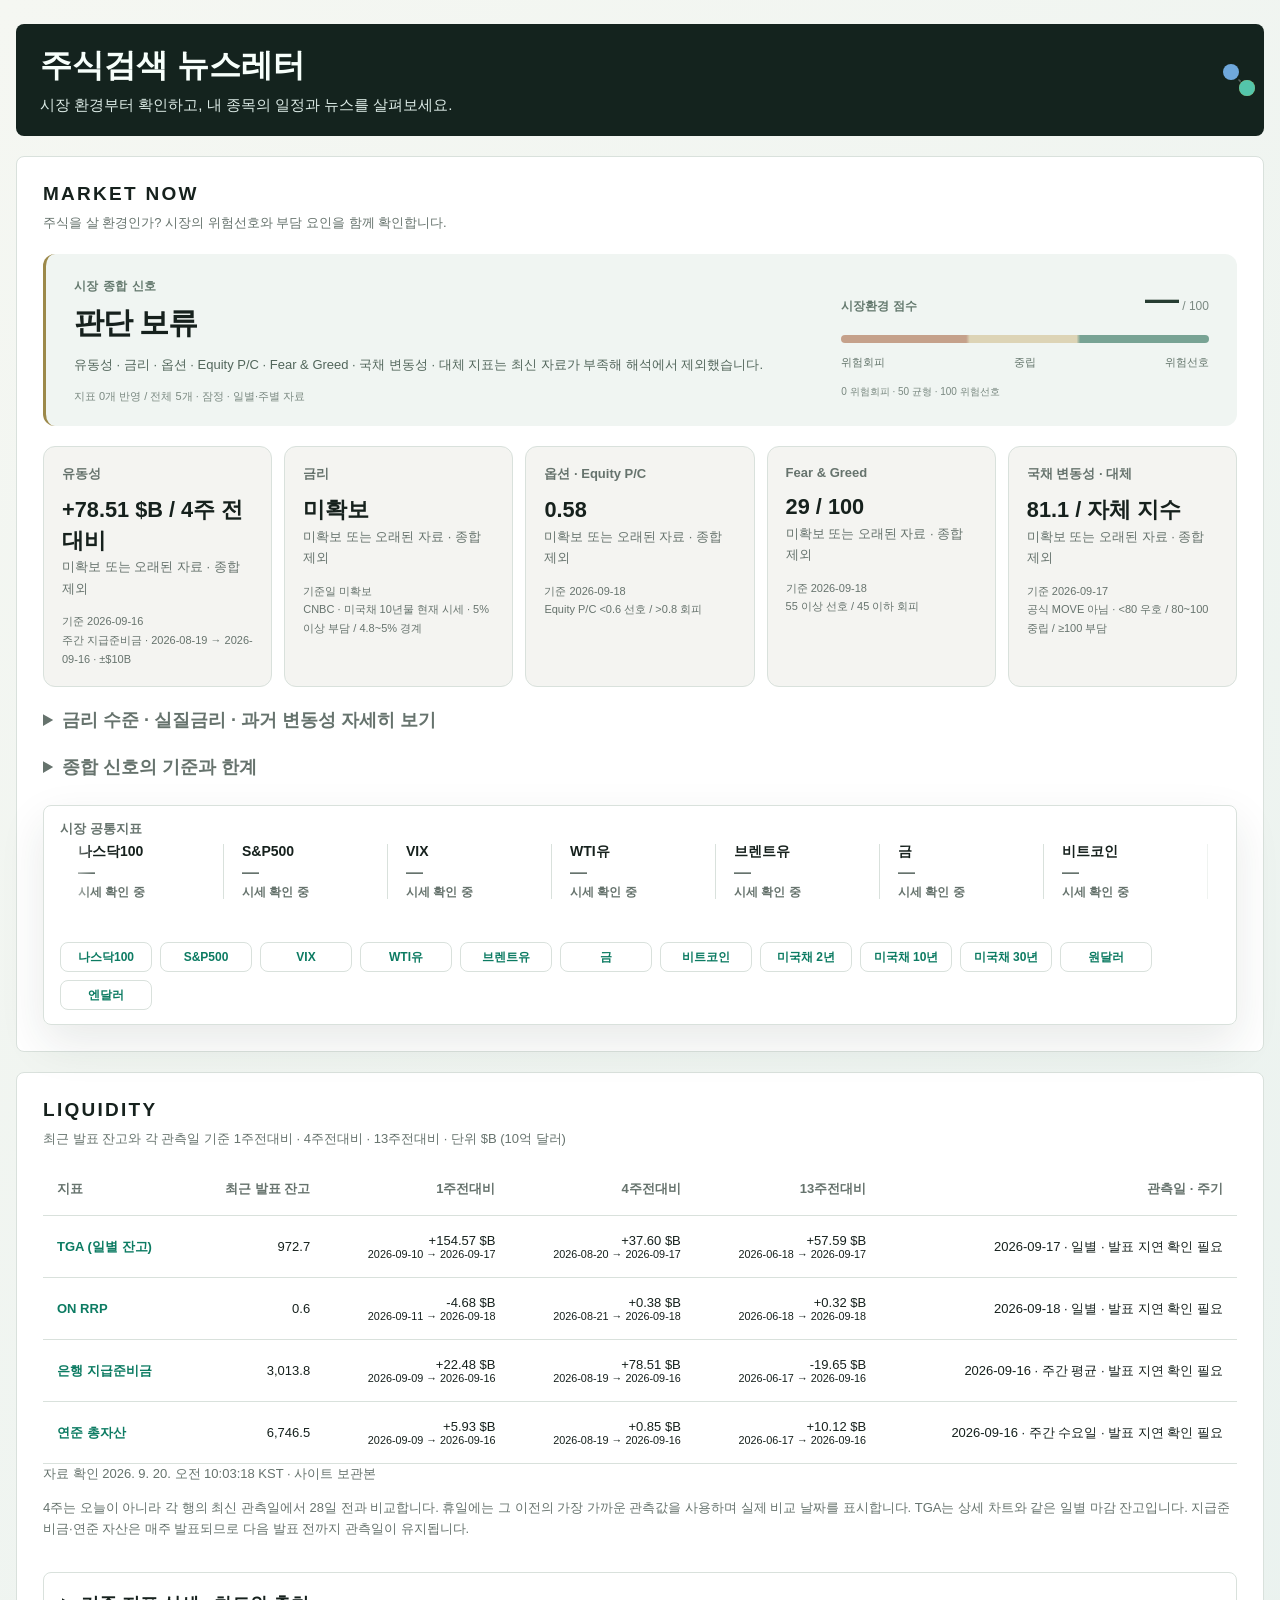
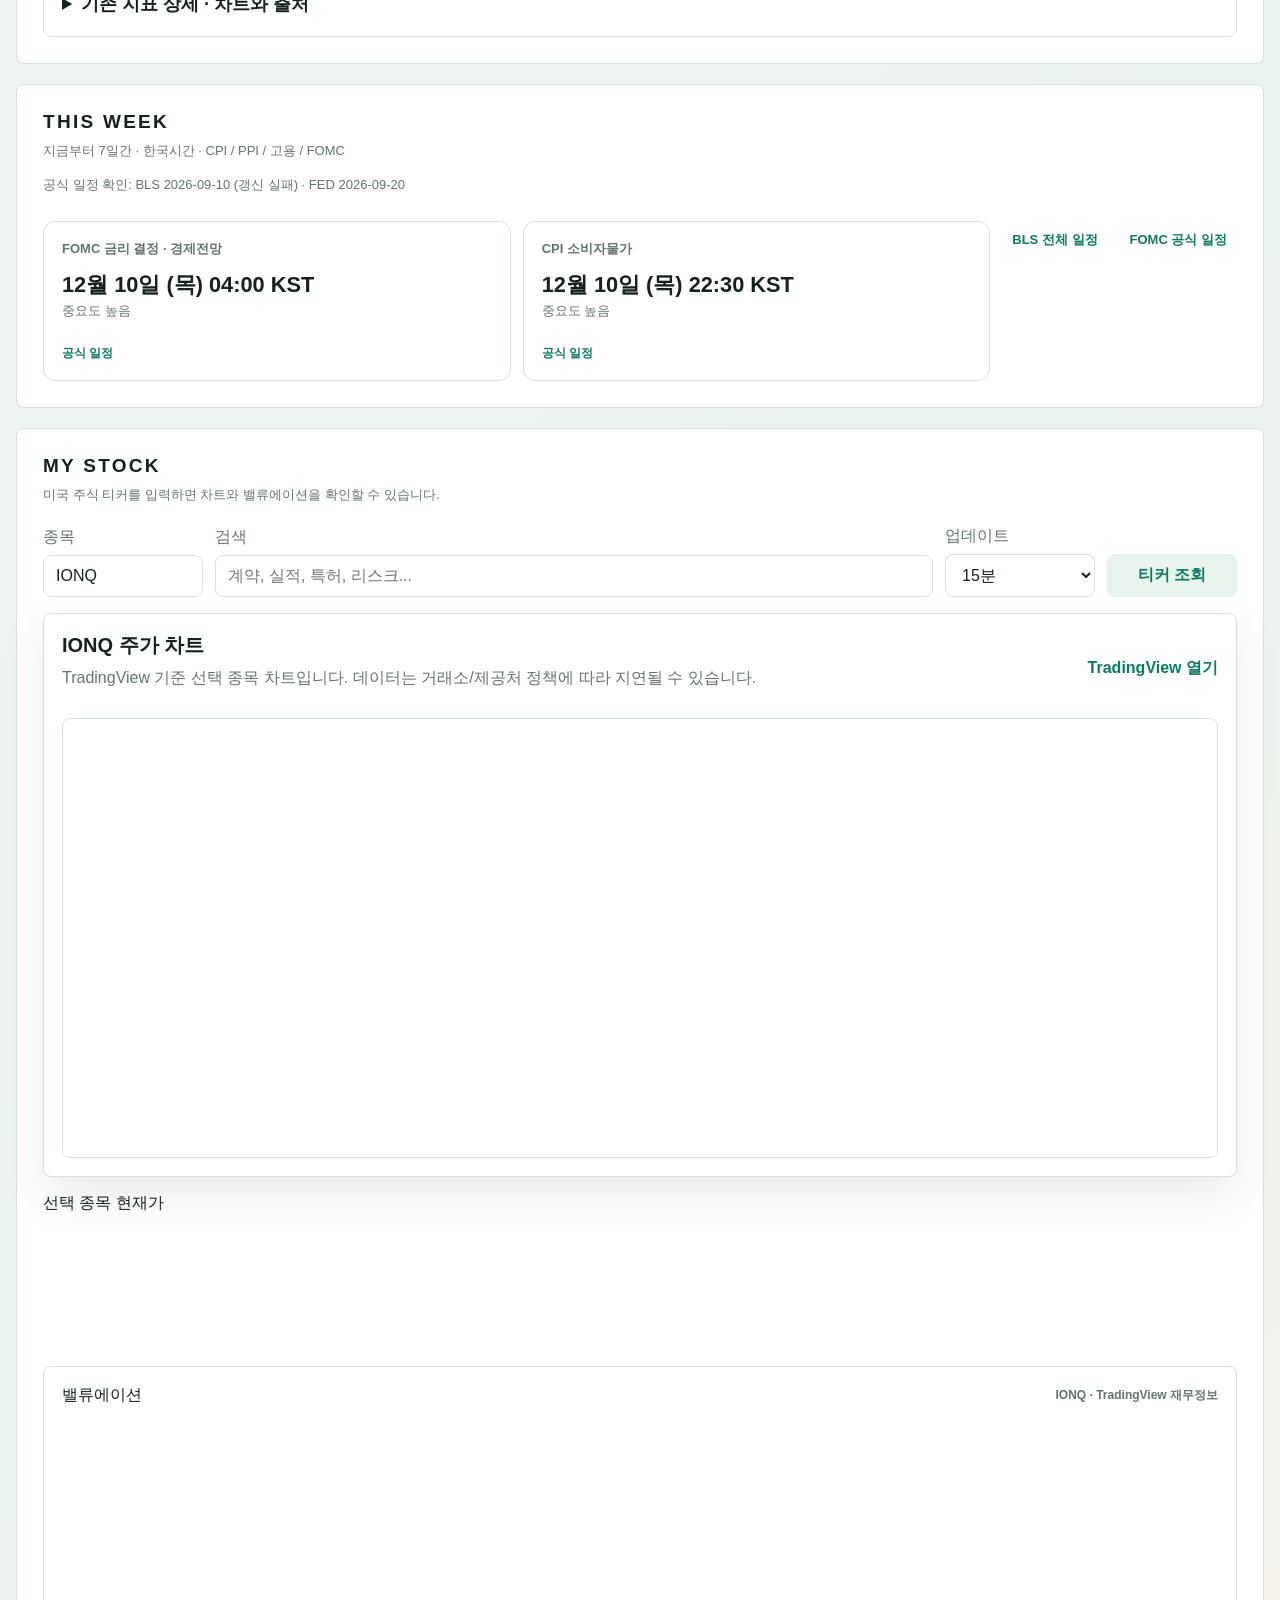
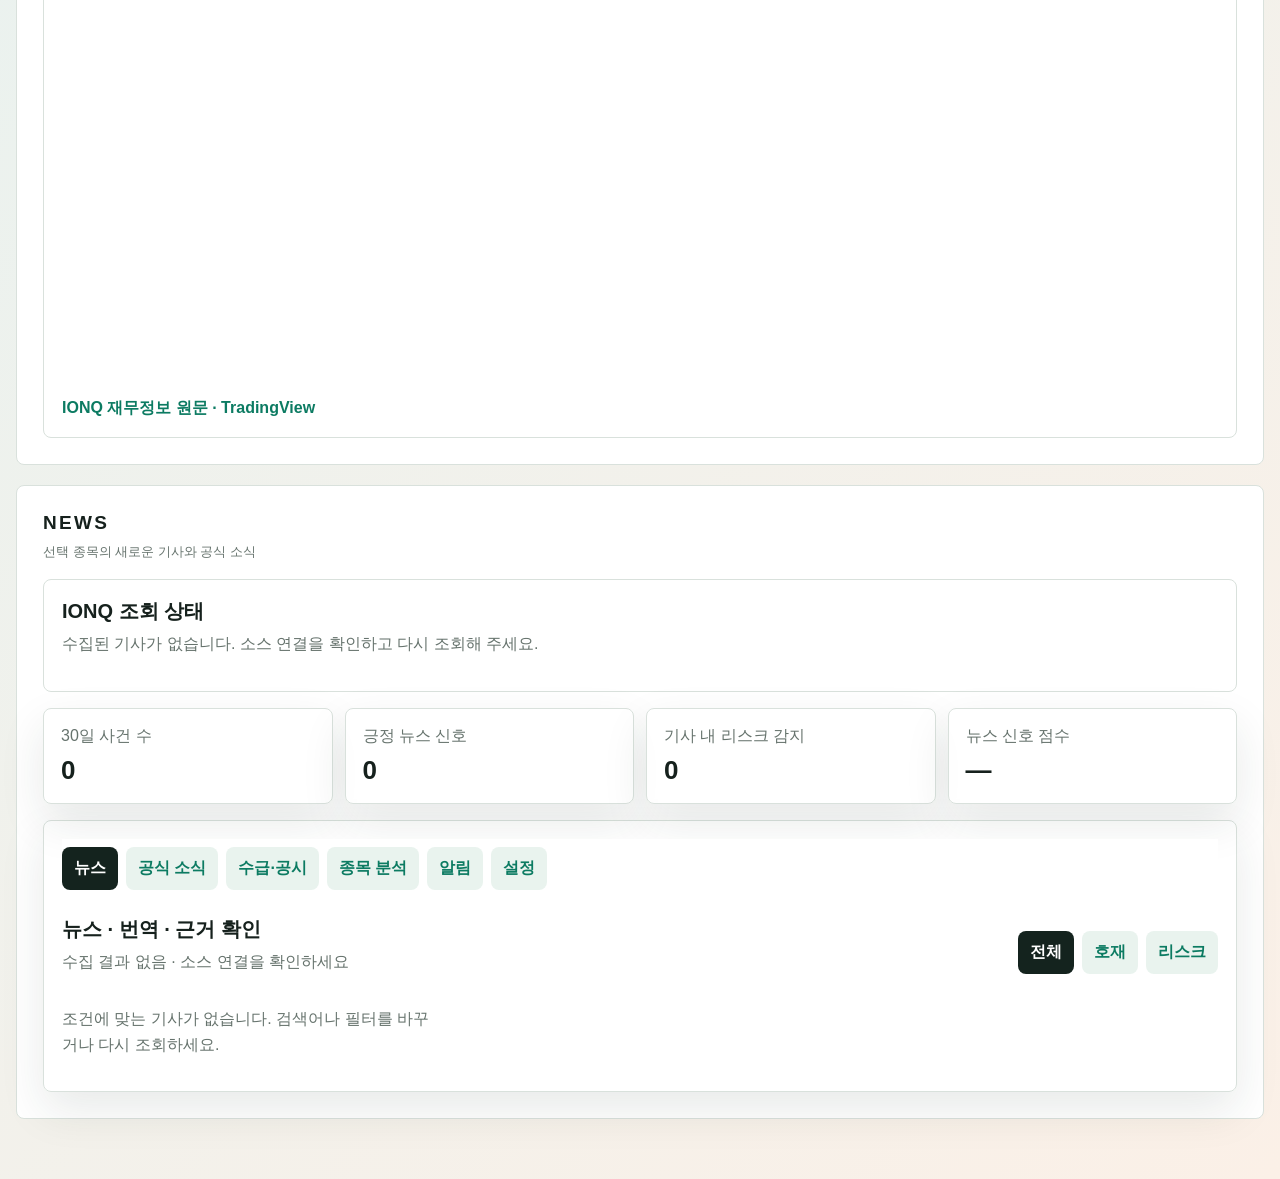
==== commit 0603ff81: "Use live CNBC yield for market commentary" ====
--- a/index.html
+++ b/index.html
@@ -152,8 +152,8 @@
   <script src="./key-controls.js?v=20260908-copy"></script>
   <script src="./macro.js?v=20260913-detail"></script>
 <script src="./legacy-indicators.js?v=20260913-detail"></script>
-<script src="./market-board.js?v=20260919-labels"></script>
+<script src="./market-board.js?v=20260920-cnbc-10y"></script>
   <script src="./market-live-tape.js?v=20260920-cnbc-direct"></script>
-  <script src="./option-sentiment.js?v=20260920-vix-skew"></script>
+  <script src="./option-sentiment.js?v=20260920-four-signal"></script>
 </body>
 </html>
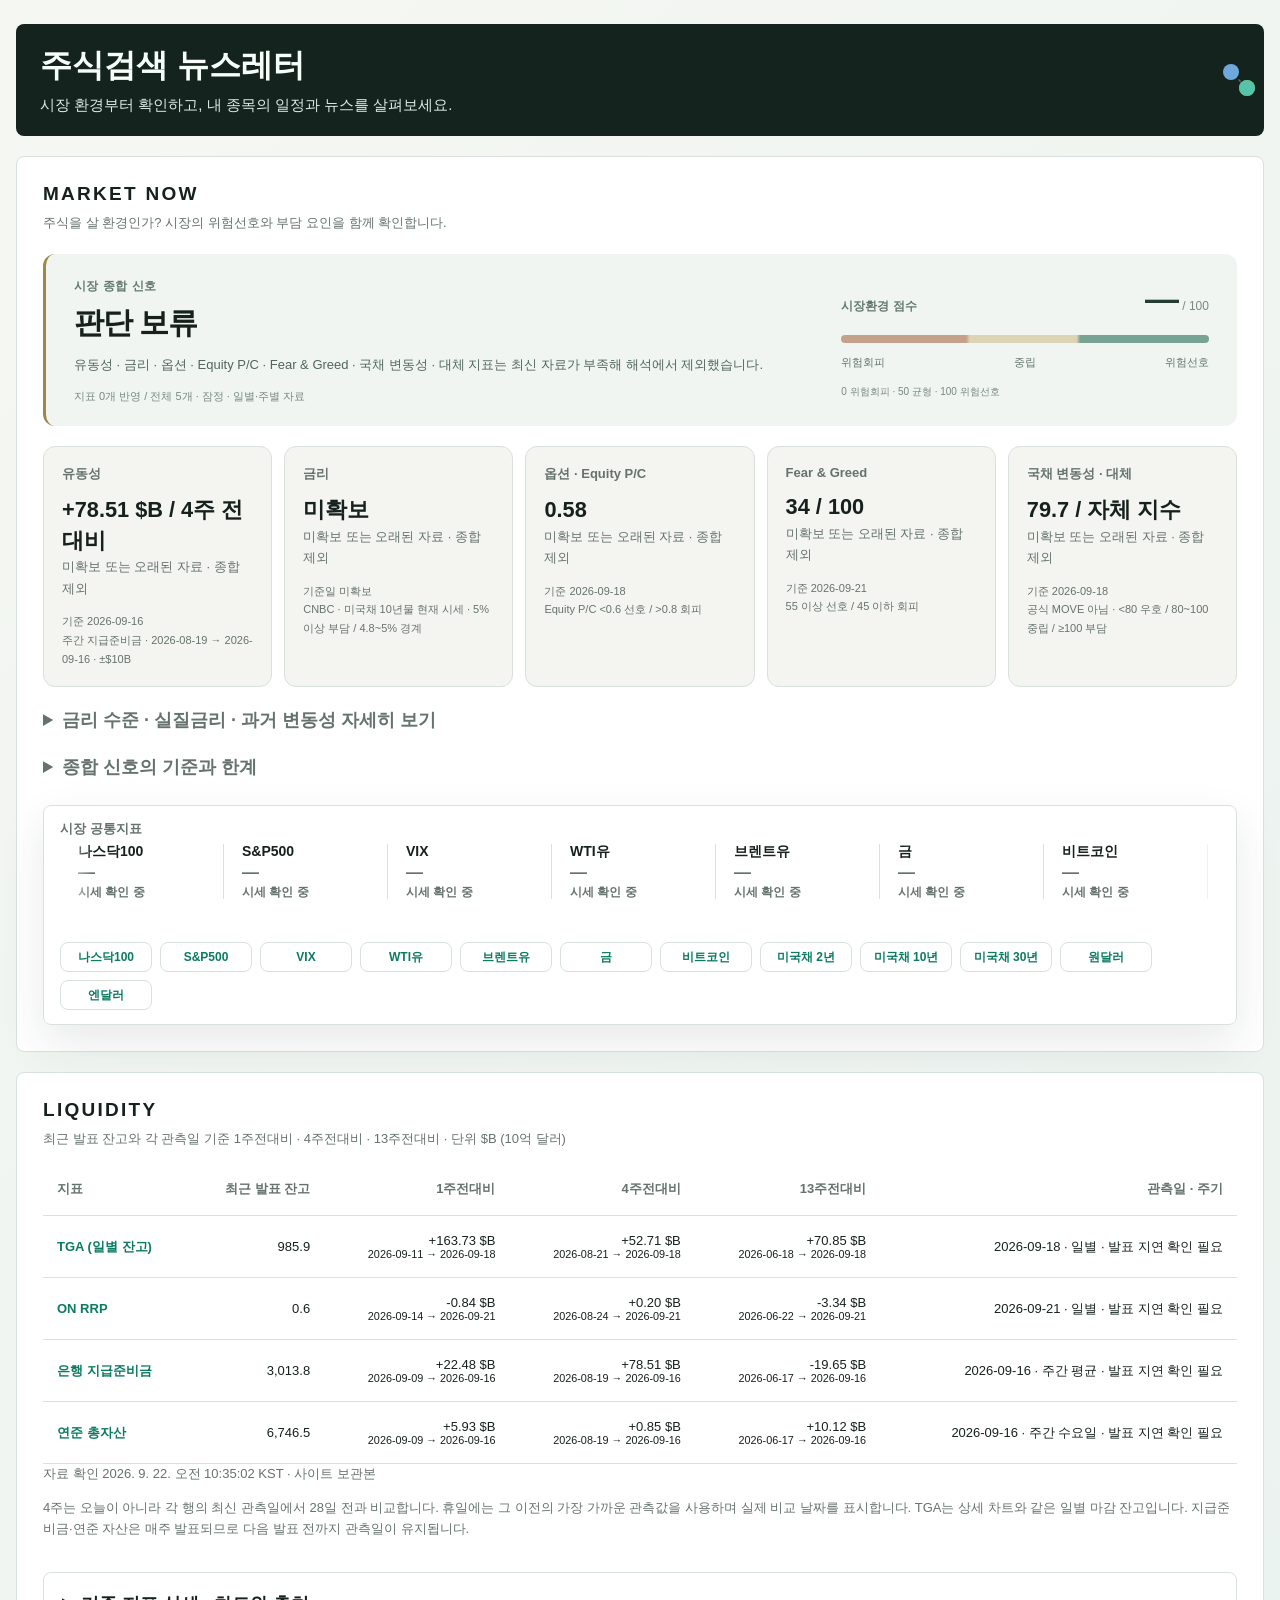
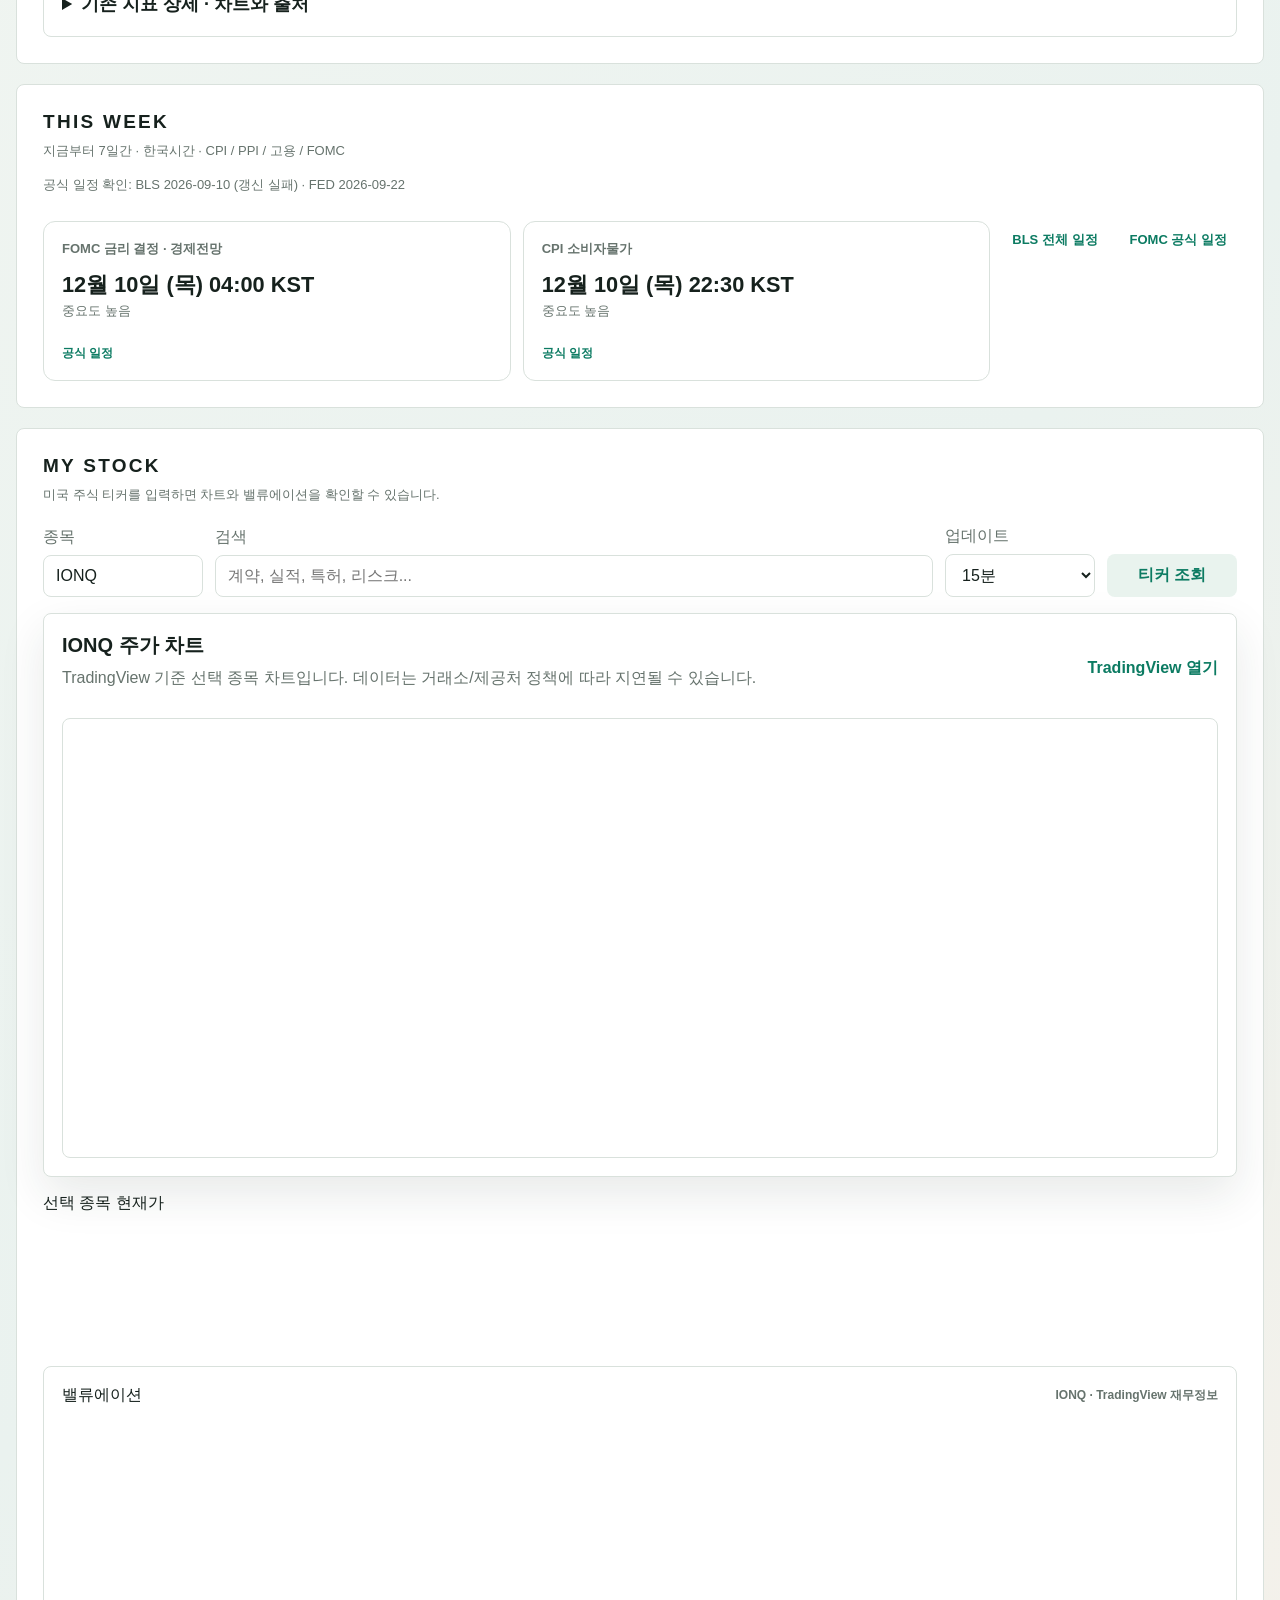
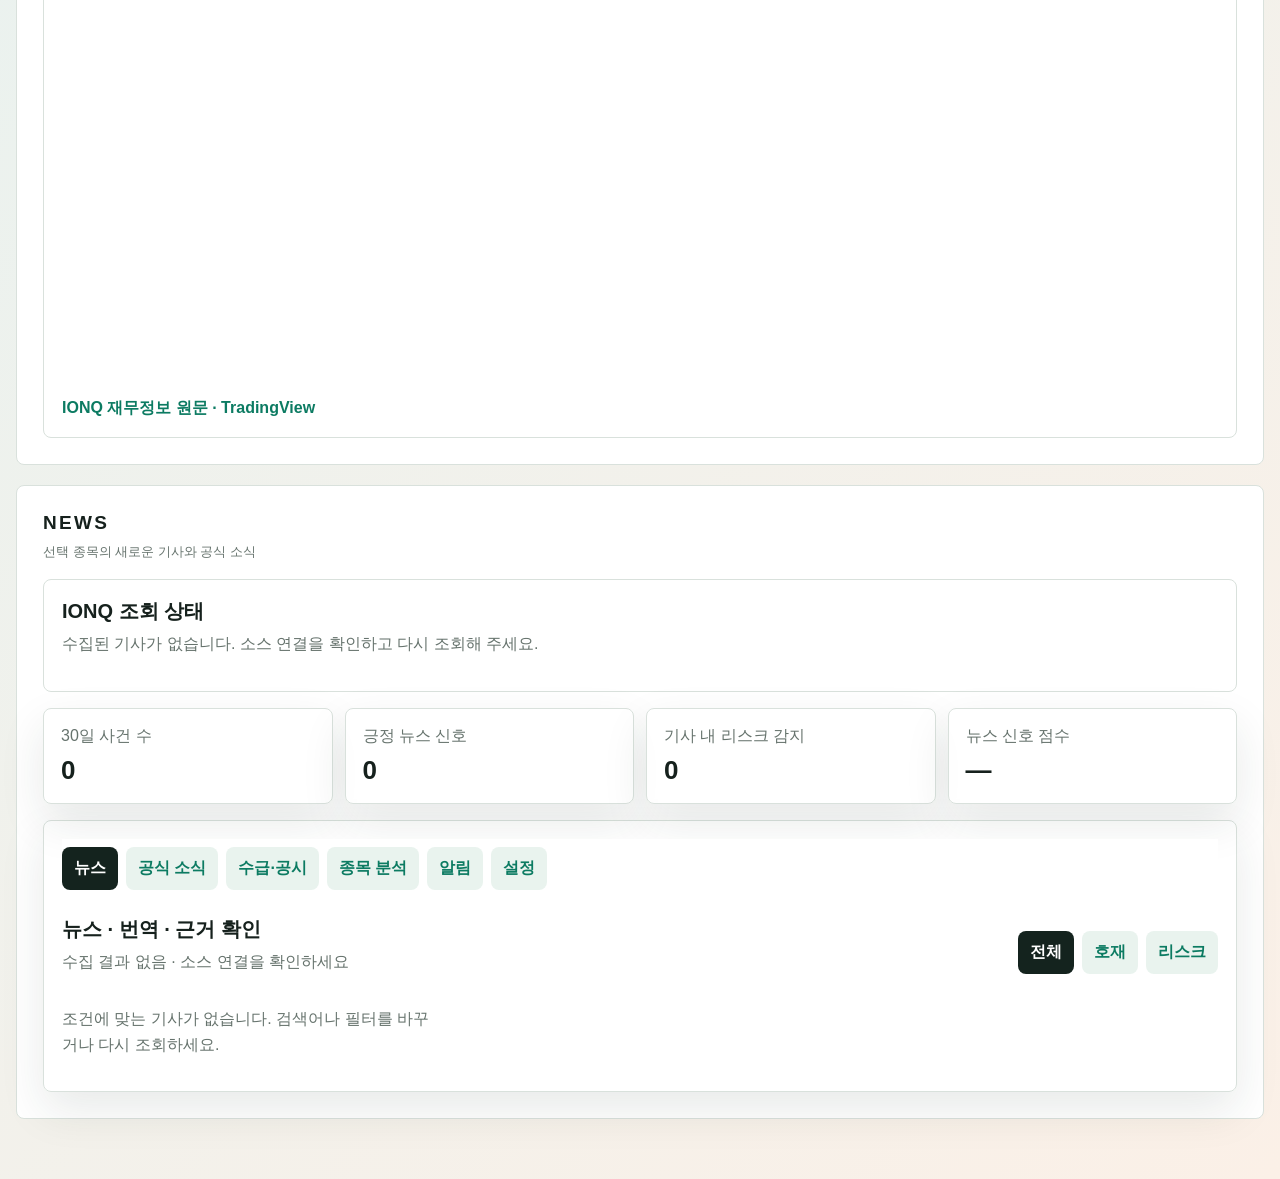
==== commit 828cb0e1: "Bump market board cache version" ====
--- a/index.html
+++ b/index.html
@@ -152,7 +152,7 @@
   <script src="./key-controls.js?v=20260908-copy"></script>
   <script src="./macro.js?v=20260913-detail"></script>
 <script src="./legacy-indicators.js?v=20260913-detail"></script>
-<script src="./market-board.js?v=20260920-cnbc-10y"></script>
+<script src="./market-board.js?v=20260922-fear-greed-live"></script>
   <script src="./market-live-tape.js?v=20260920-cnbc-direct"></script>
   <script src="./option-sentiment.js?v=20260920-four-signal"></script>
 </body>
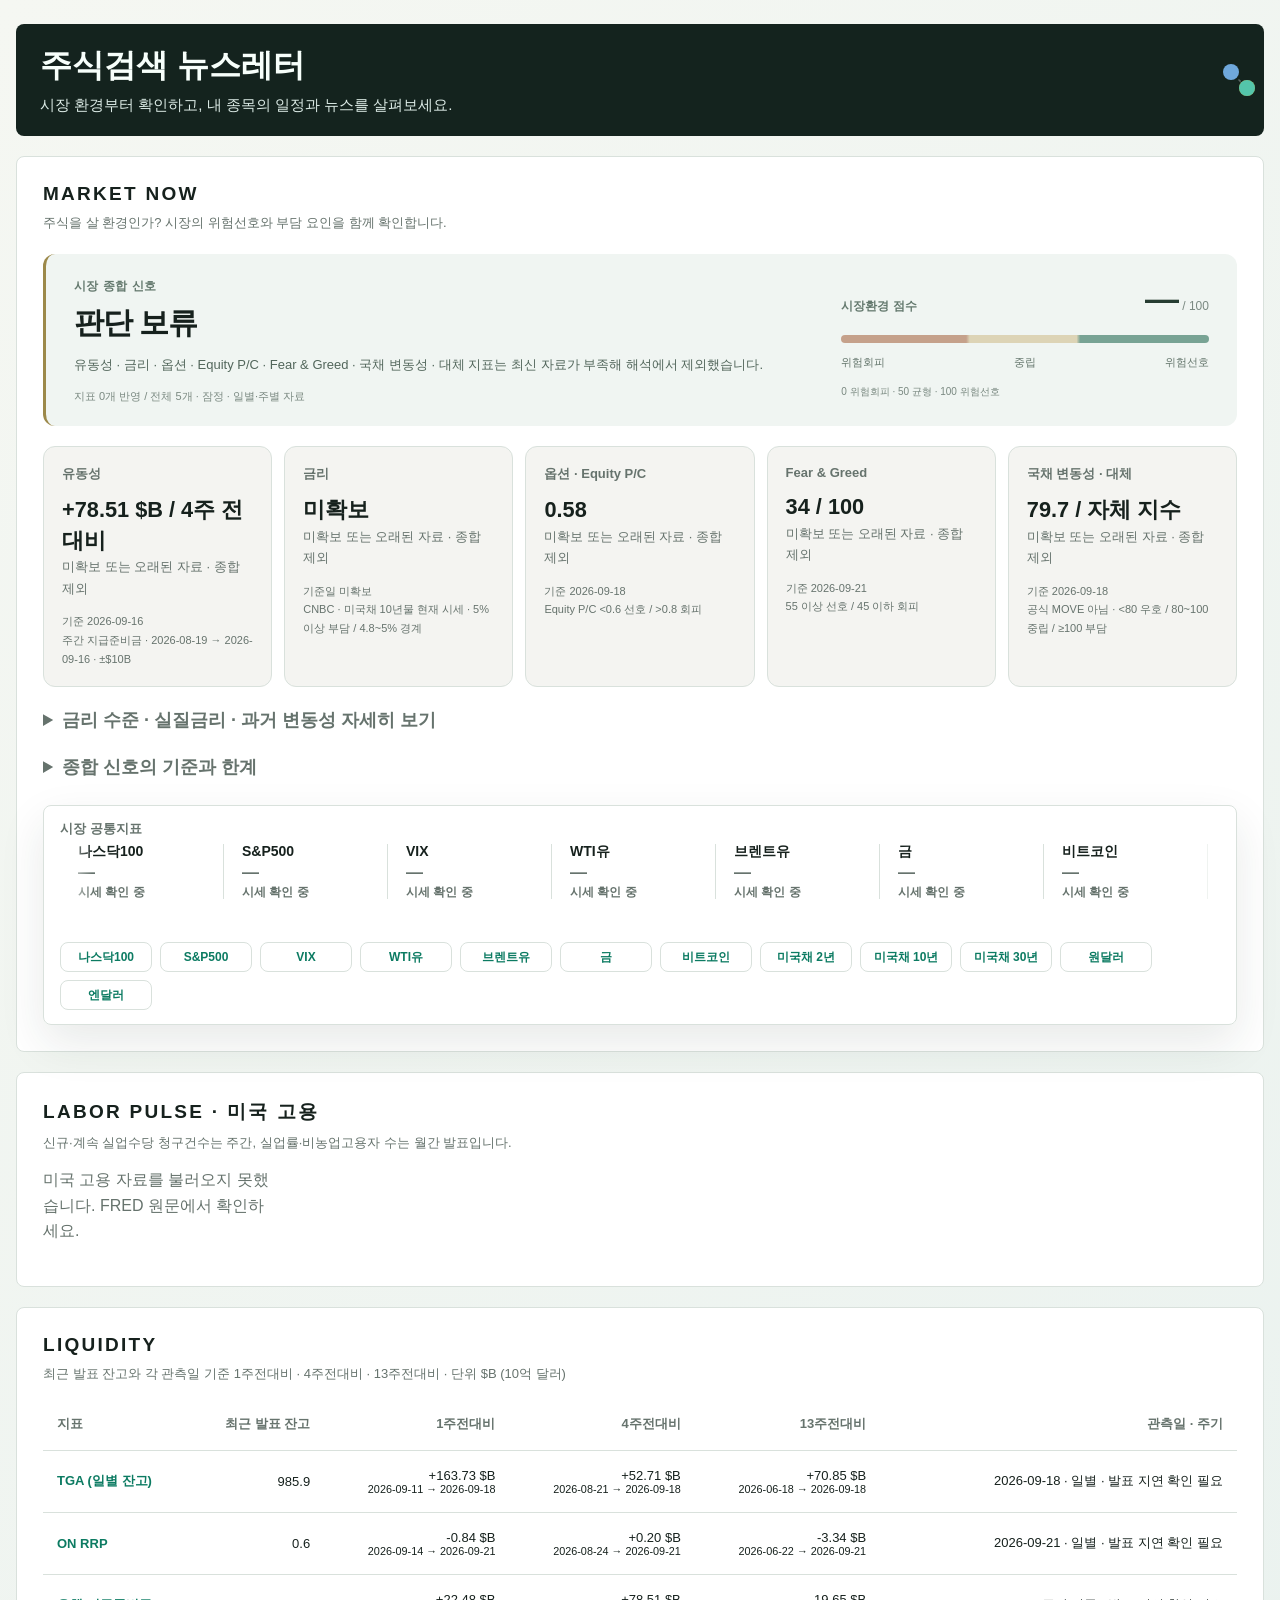
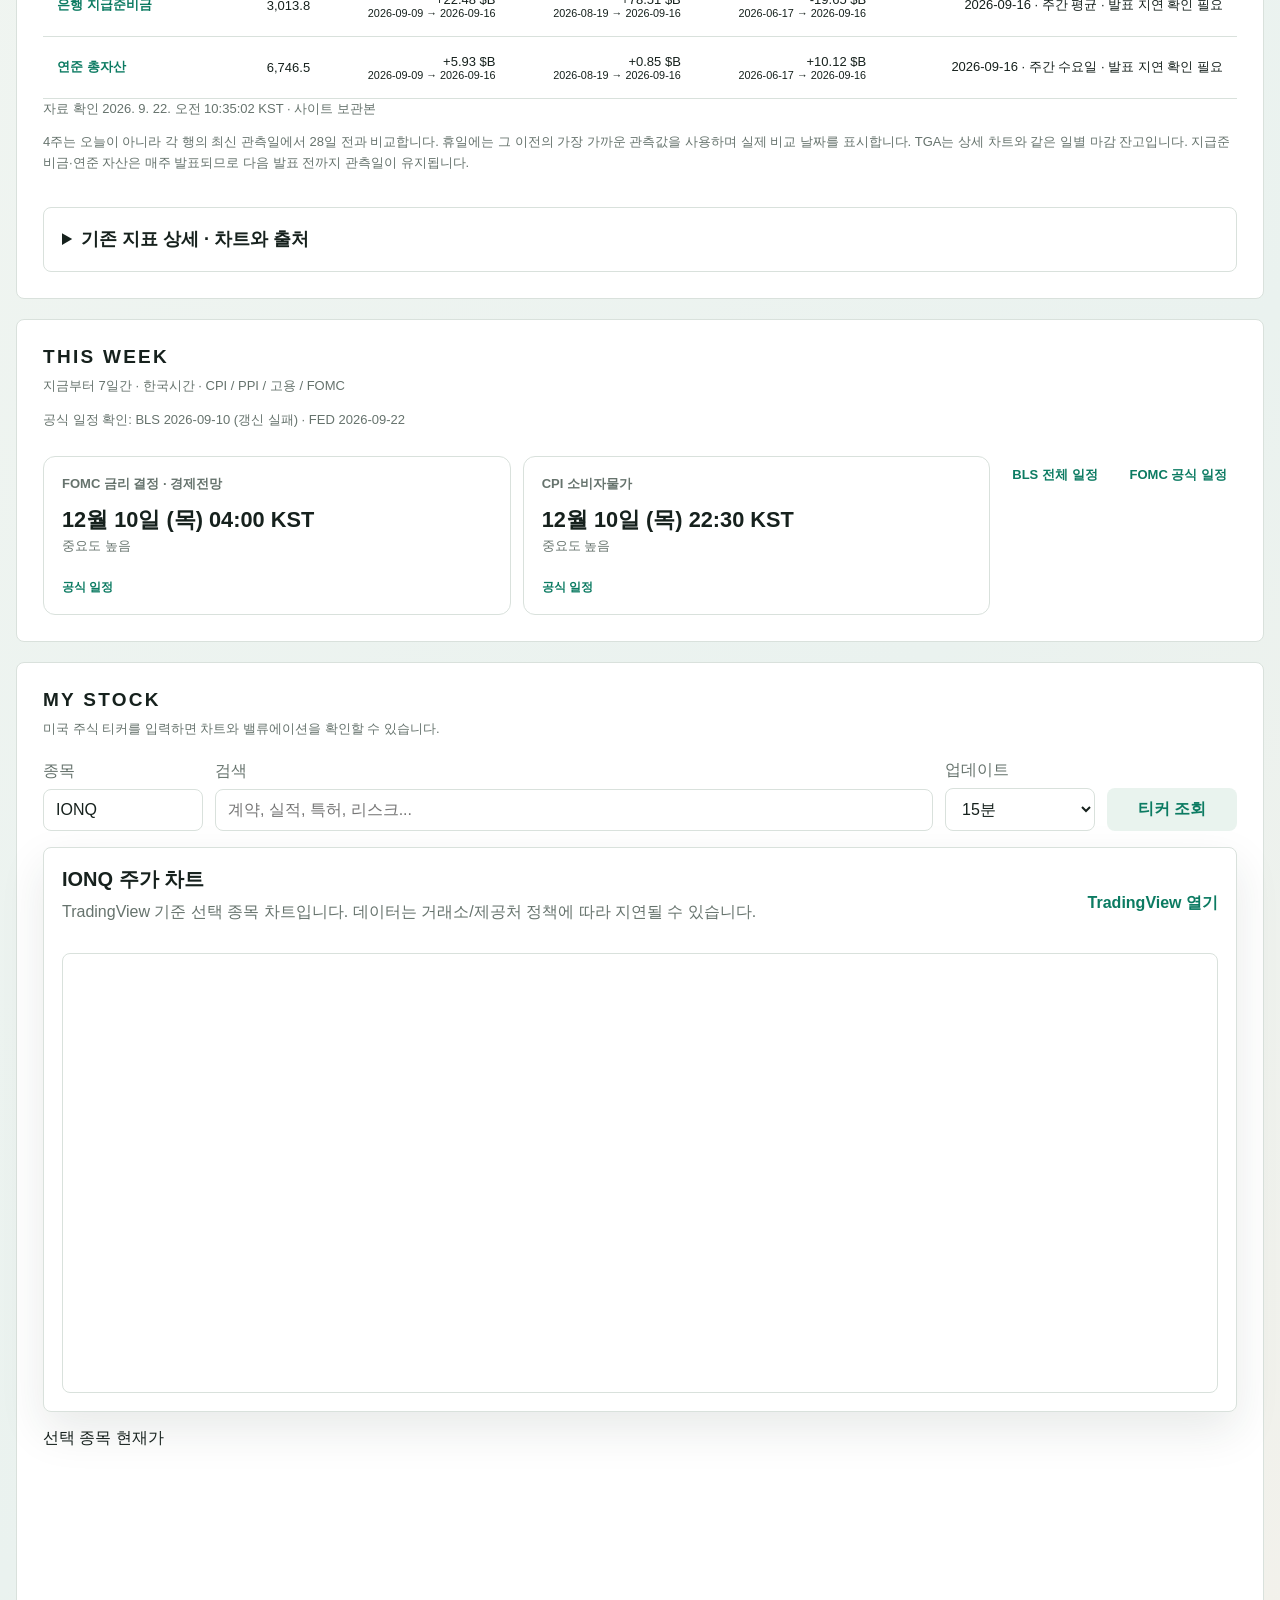
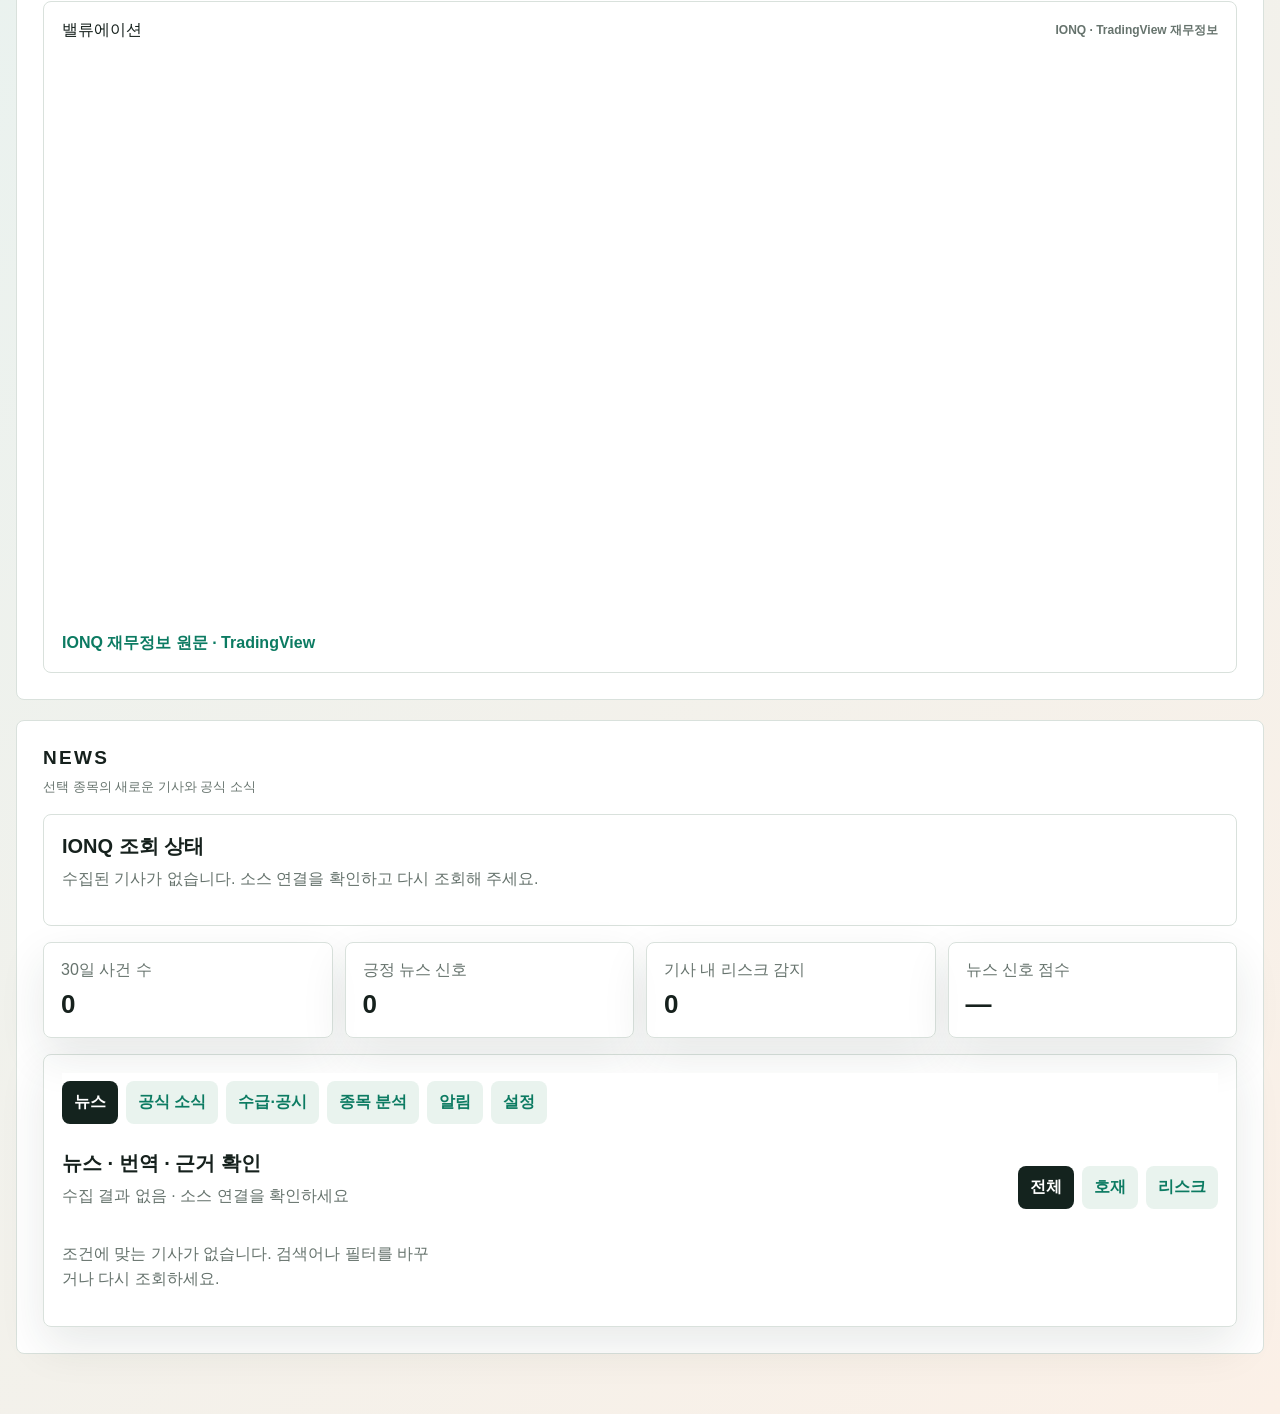
==== commit 7859af45: "Bump cache for labor pulse" ====
--- a/index.html
+++ b/index.html
@@ -152,7 +152,7 @@
   <script src="./key-controls.js?v=20260908-copy"></script>
   <script src="./macro.js?v=20260913-detail"></script>
 <script src="./legacy-indicators.js?v=20260913-detail"></script>
-<script src="./market-board.js?v=20260922-fear-greed-live"></script>
+<script src="./market-board.js?v=20260922-labor-pulse"></script>
   <script src="./market-live-tape.js?v=20260920-cnbc-direct"></script>
   <script src="./option-sentiment.js?v=20260920-four-signal"></script>
 </body>
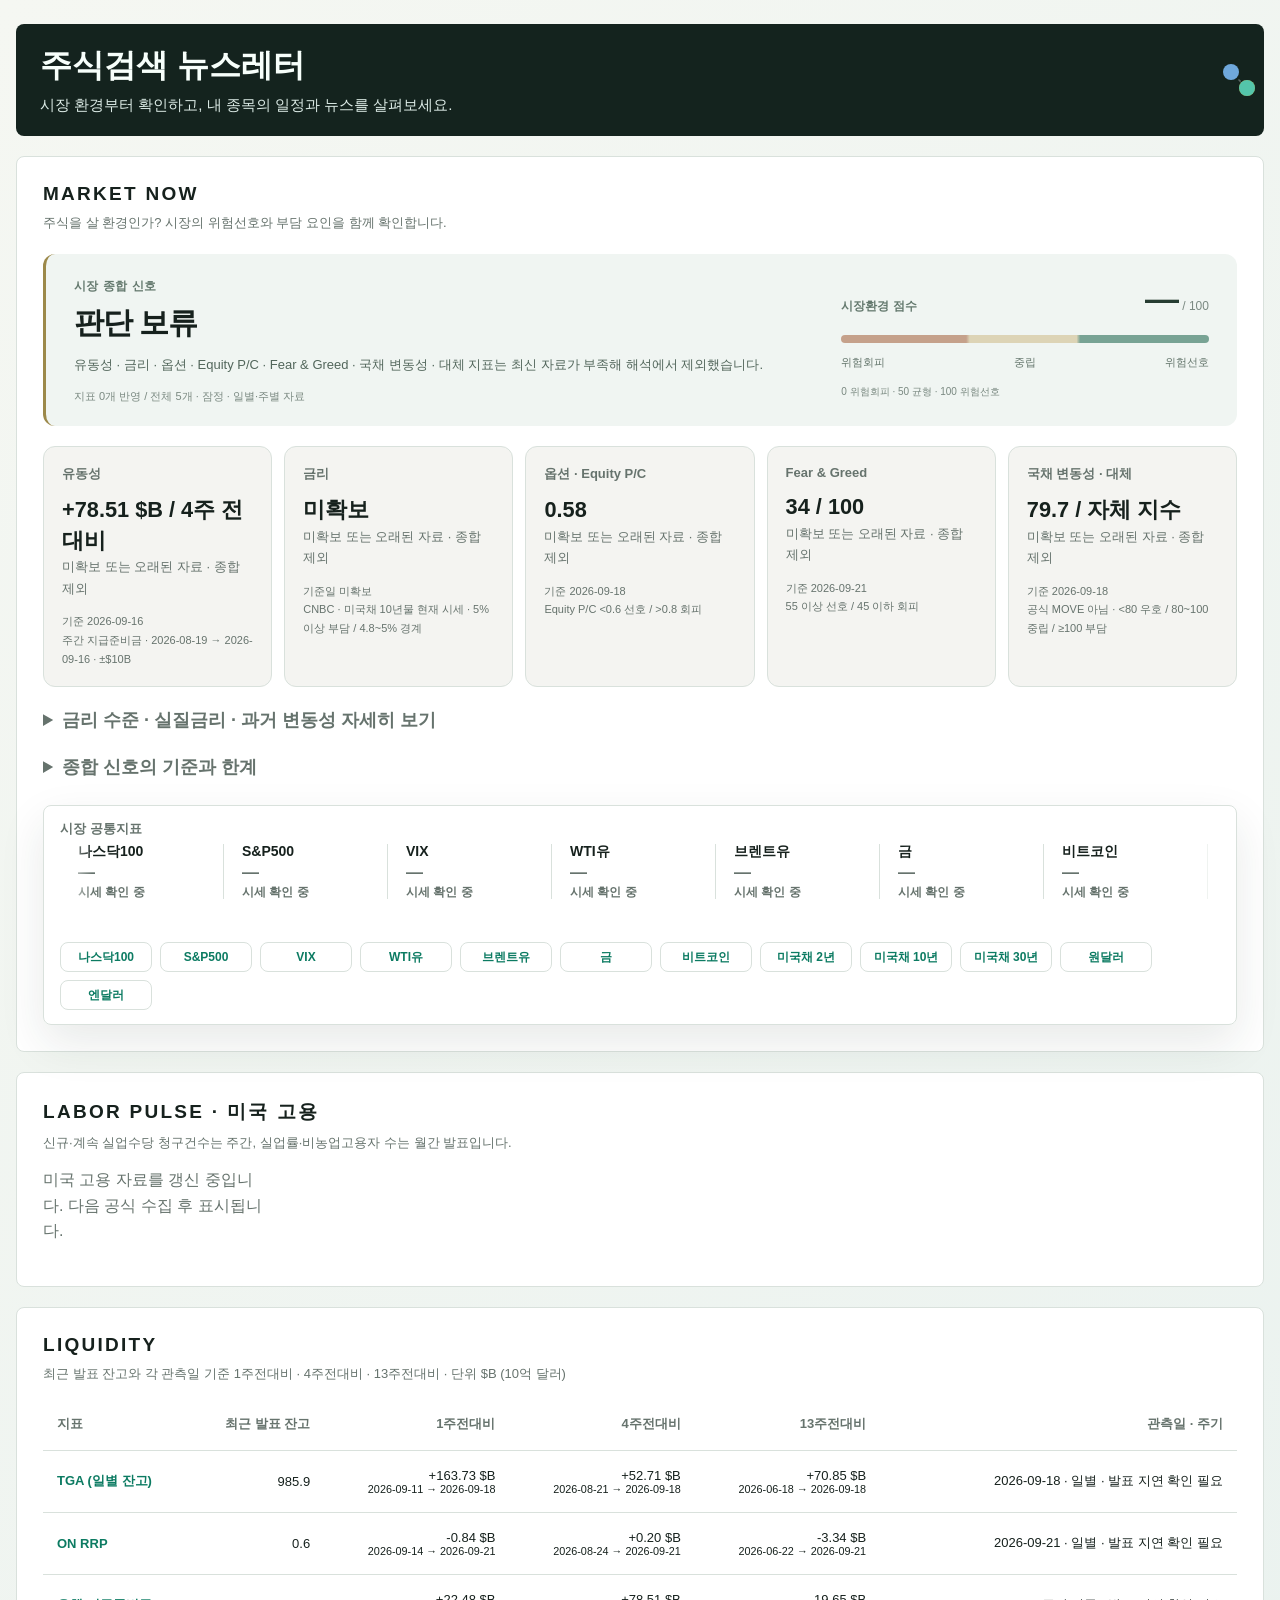
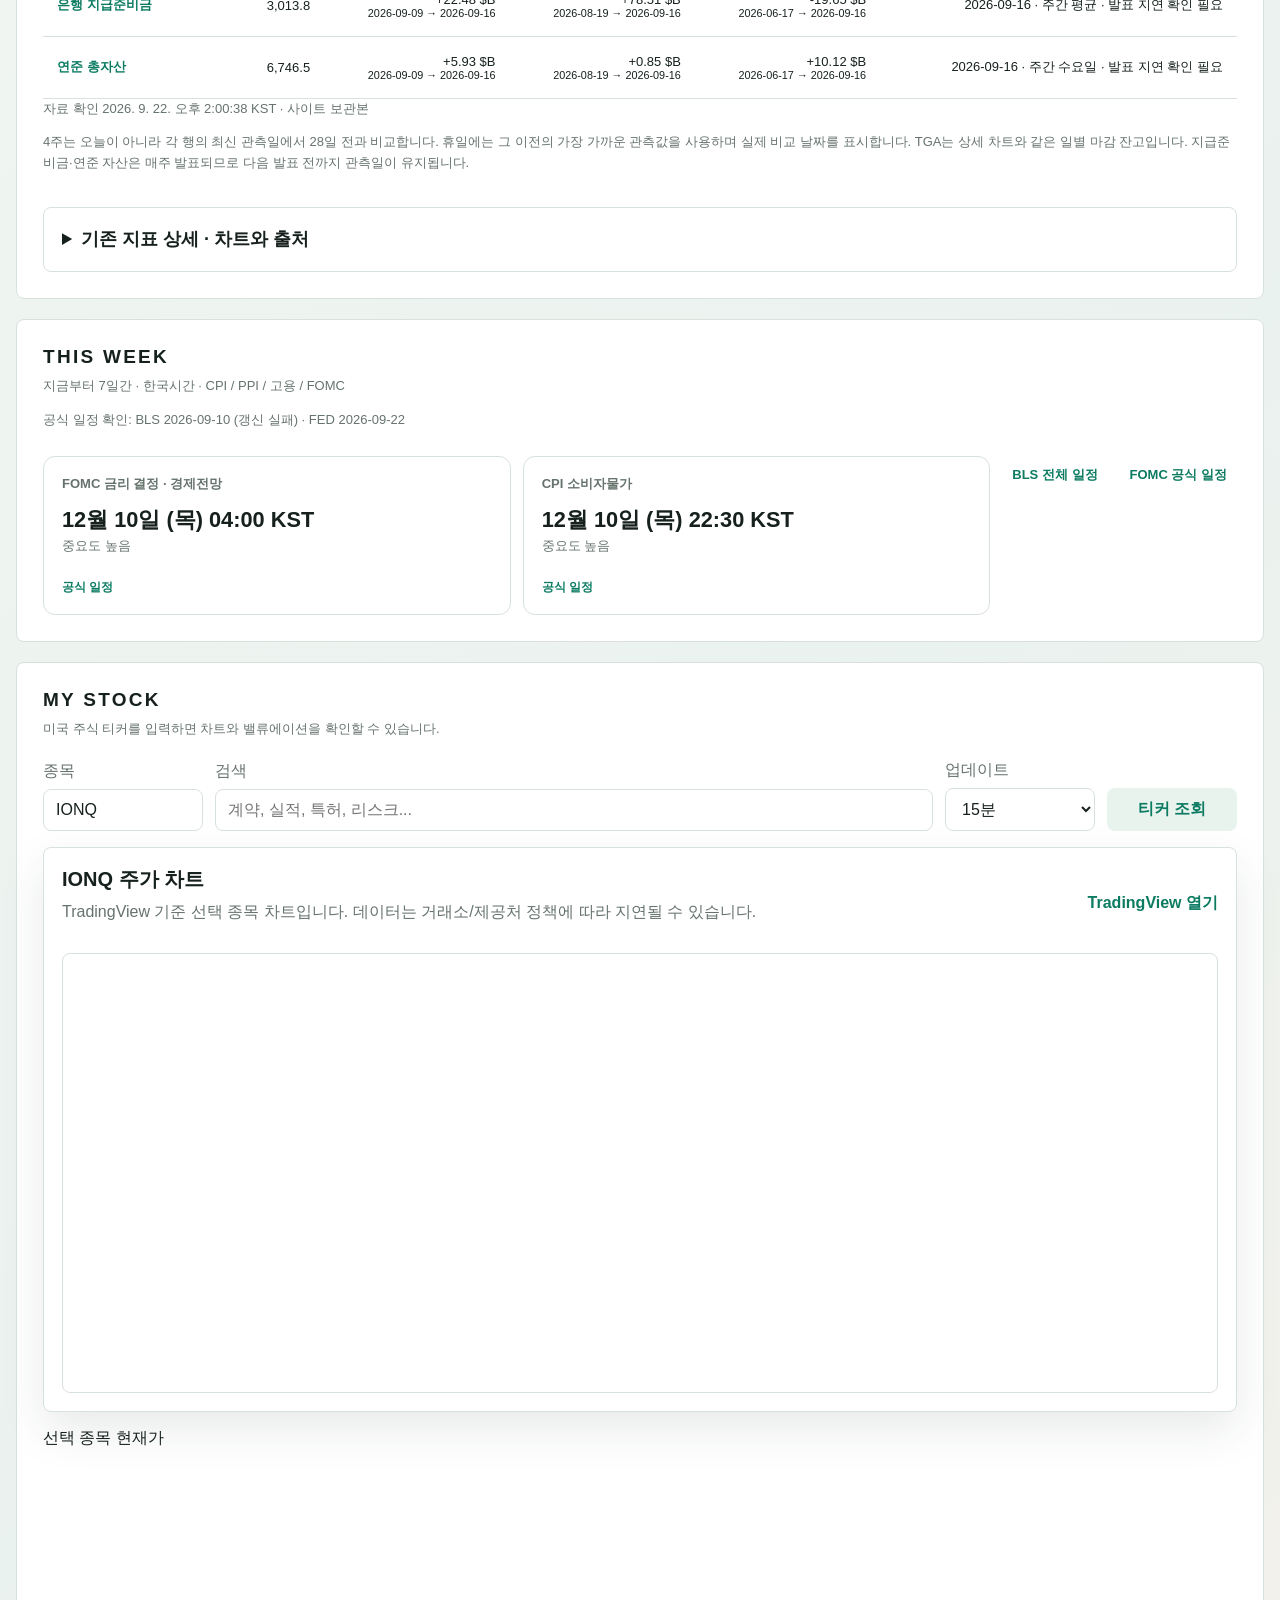
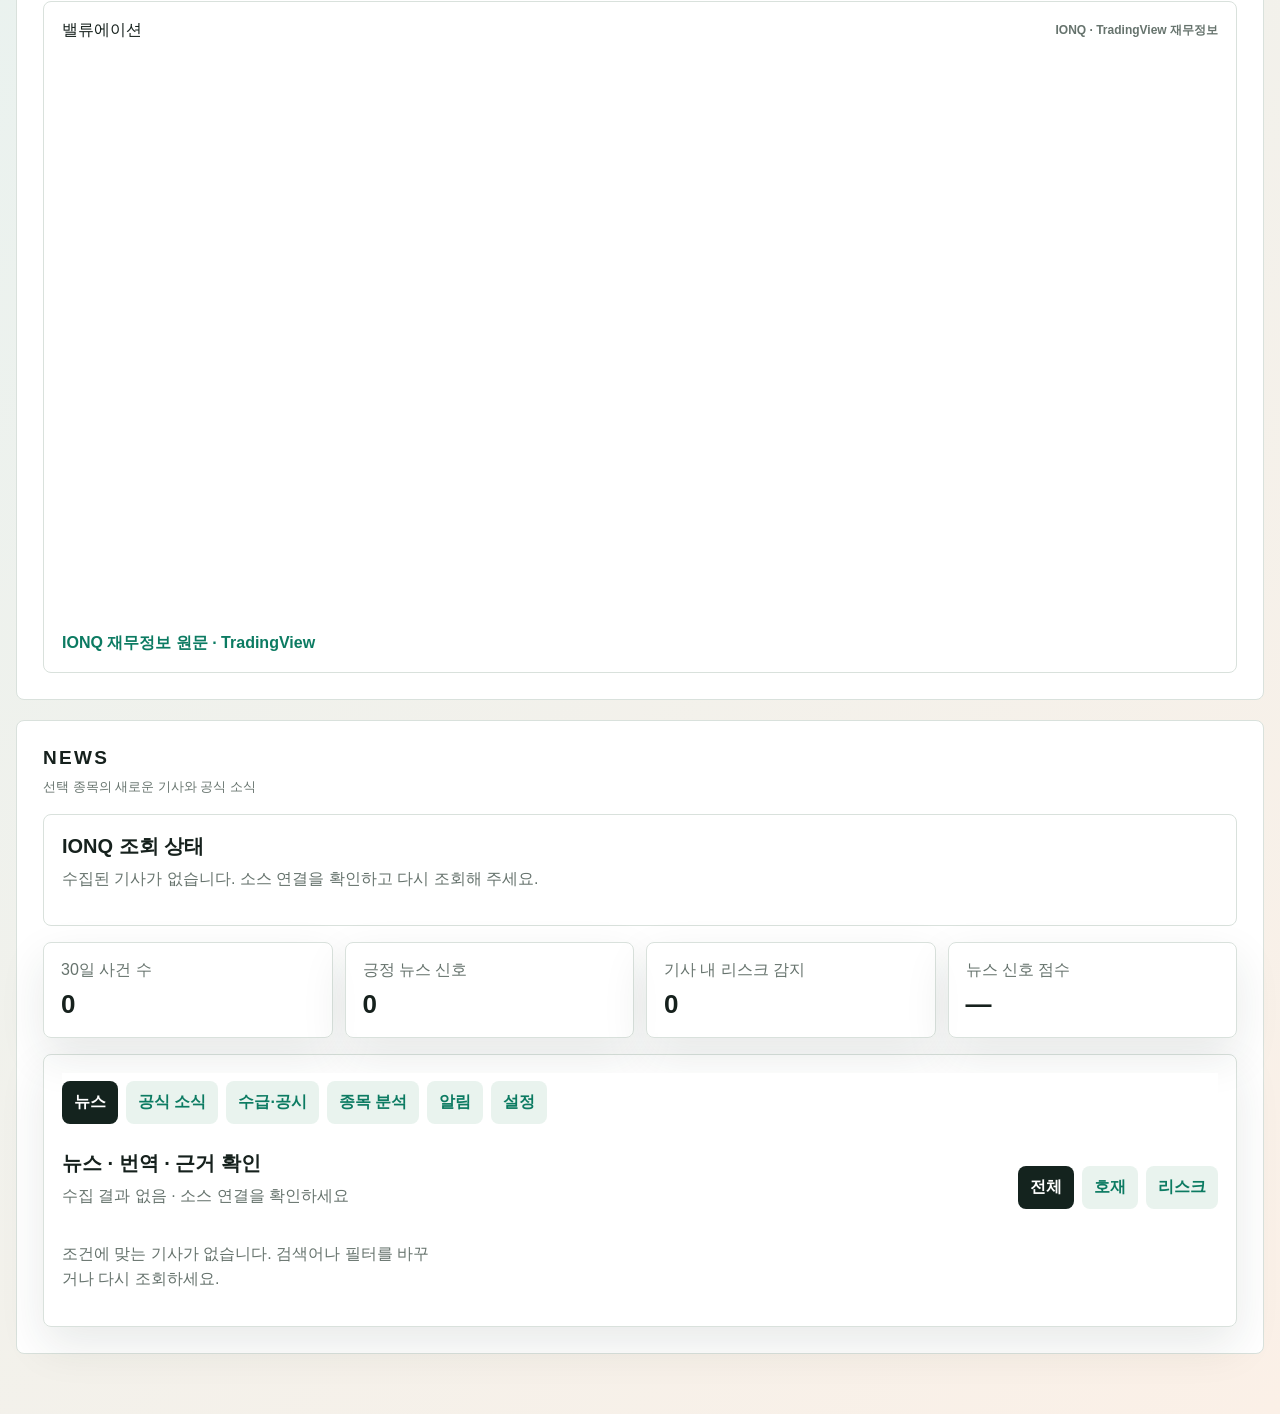
==== commit 846c3bfa: "Bump cache for macro labor data" ====
--- a/index.html
+++ b/index.html
@@ -152,7 +152,7 @@
   <script src="./key-controls.js?v=20260908-copy"></script>
   <script src="./macro.js?v=20260913-detail"></script>
 <script src="./legacy-indicators.js?v=20260913-detail"></script>
-<script src="./market-board.js?v=20260922-labor-pulse"></script>
+<script src="./market-board.js?v=20260922-labor-pulse-macro"></script>
   <script src="./market-live-tape.js?v=20260920-cnbc-direct"></script>
   <script src="./option-sentiment.js?v=20260920-four-signal"></script>
 </body>
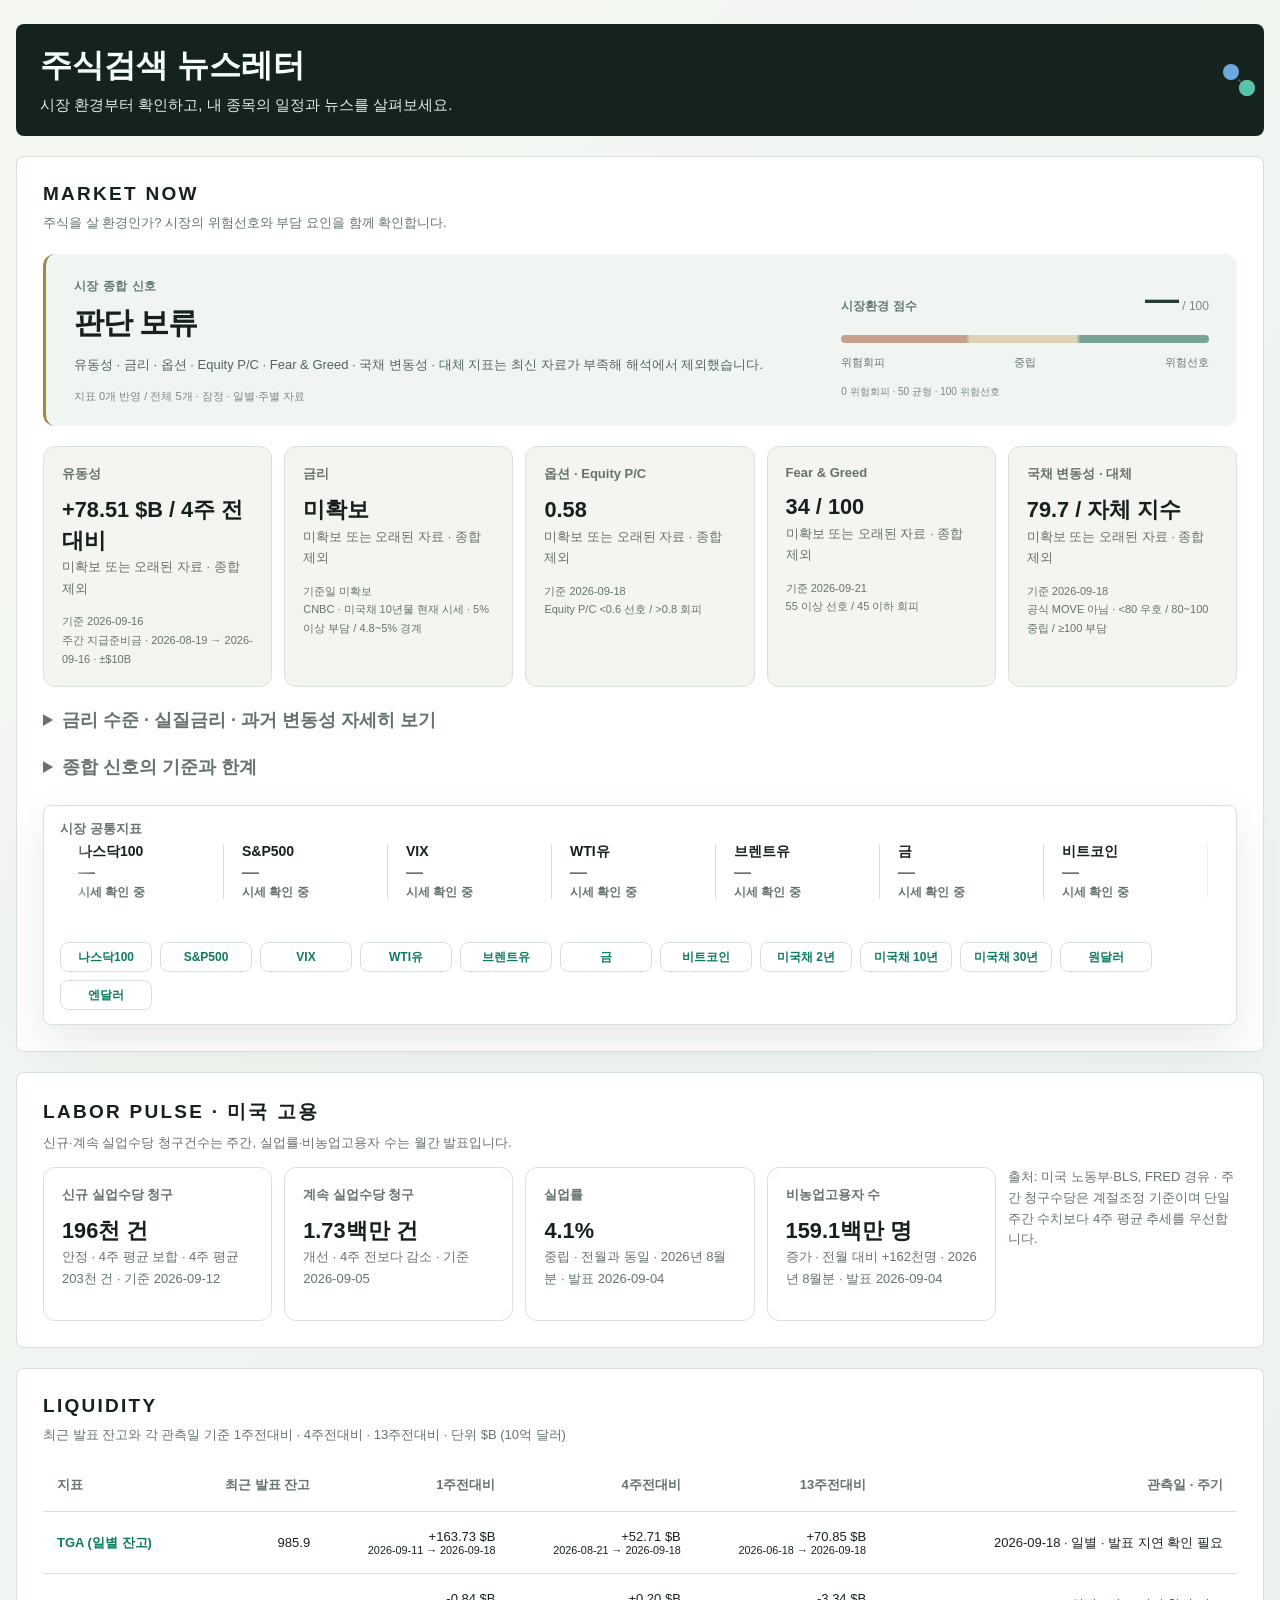
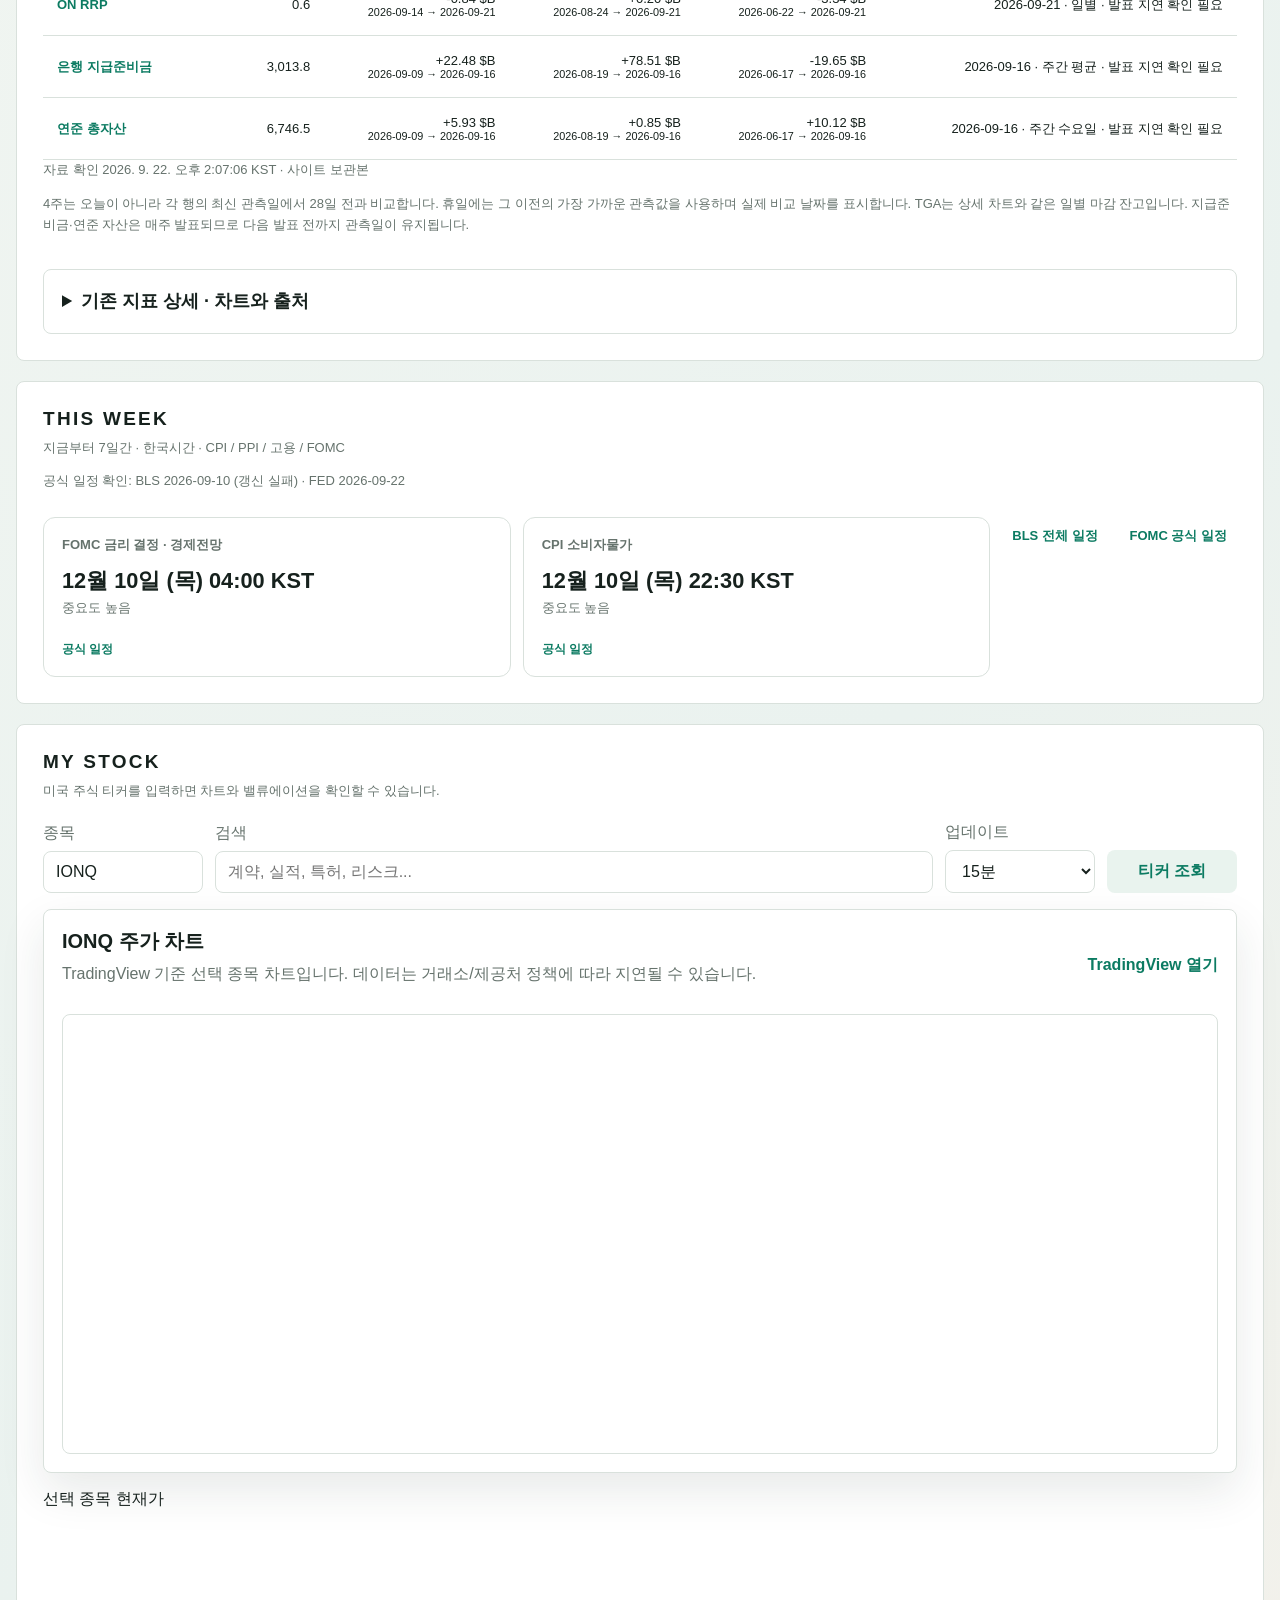
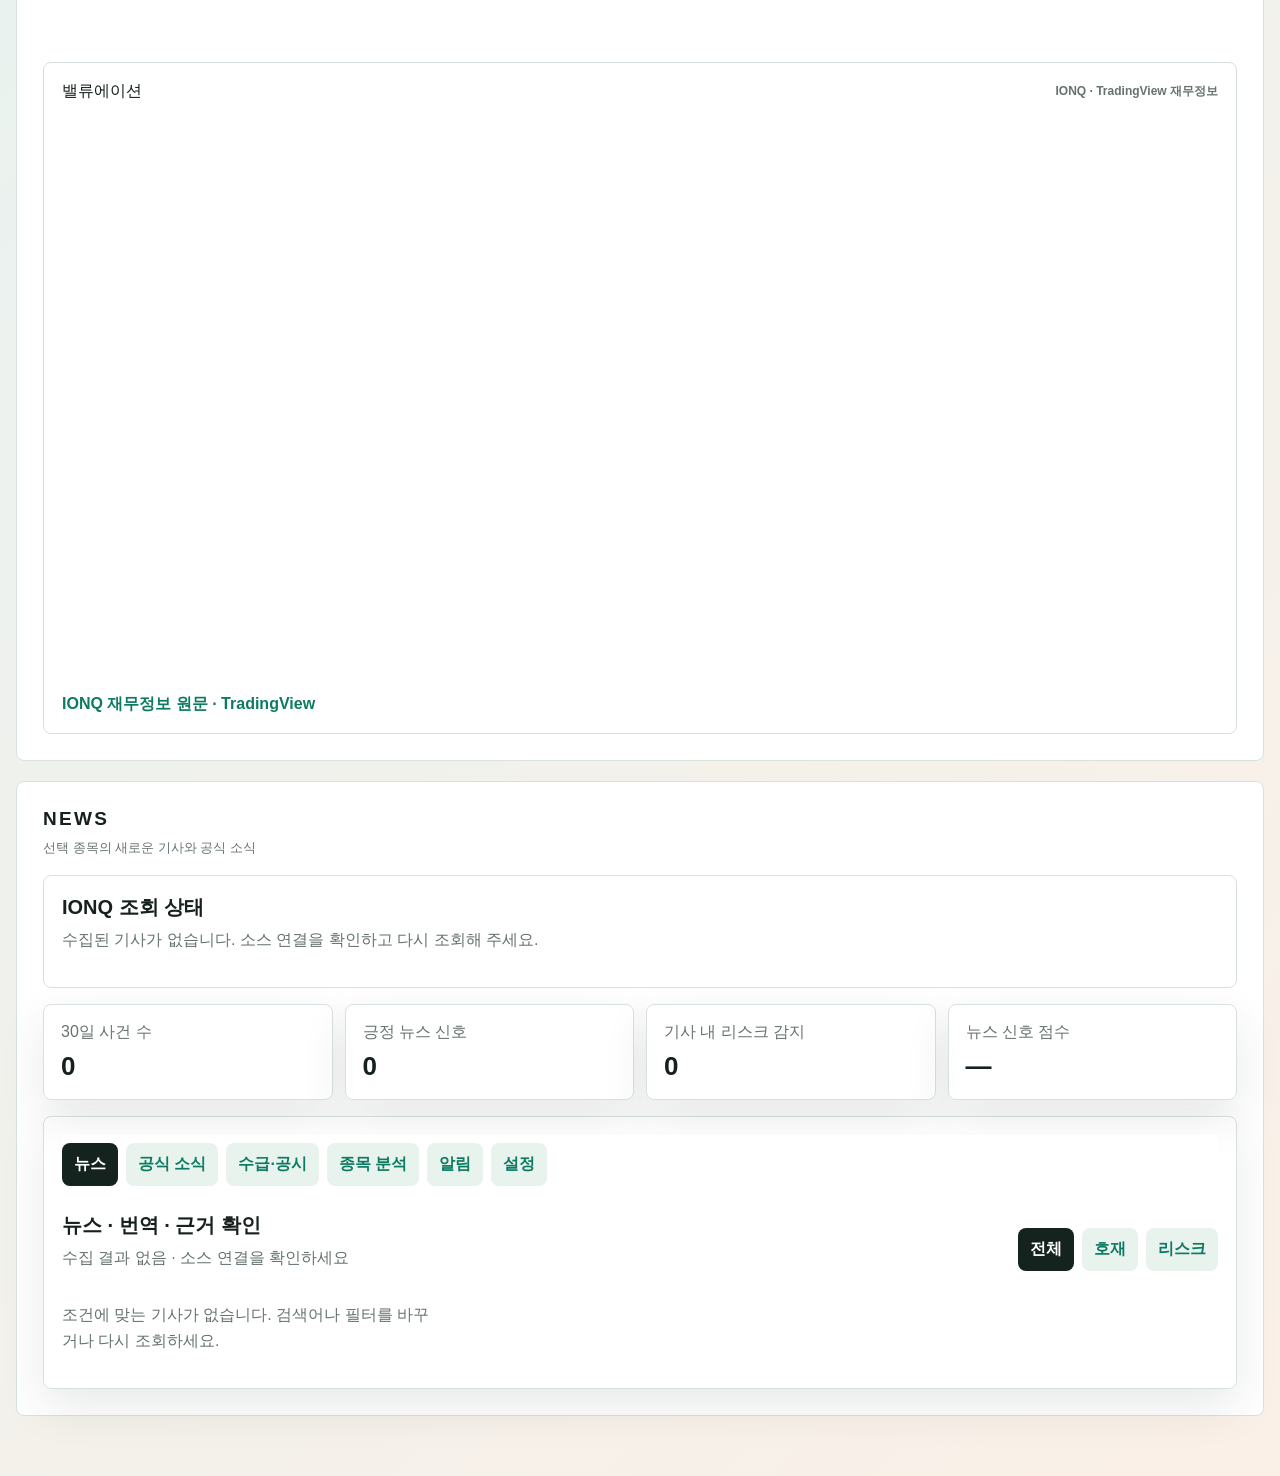
==== commit 728834d2: "Refresh labor dashboard script cache" ====
--- a/index.html
+++ b/index.html
@@ -152,7 +152,7 @@
   <script src="./key-controls.js?v=20260908-copy"></script>
   <script src="./macro.js?v=20260913-detail"></script>
 <script src="./legacy-indicators.js?v=20260913-detail"></script>
-<script src="./market-board.js?v=20260922-labor-pulse-macro"></script>
+<script src="./market-board.js?v=20260922-labor-display-fix"></script>
   <script src="./market-live-tape.js?v=20260920-cnbc-direct"></script>
   <script src="./option-sentiment.js?v=20260920-four-signal"></script>
 </body>
